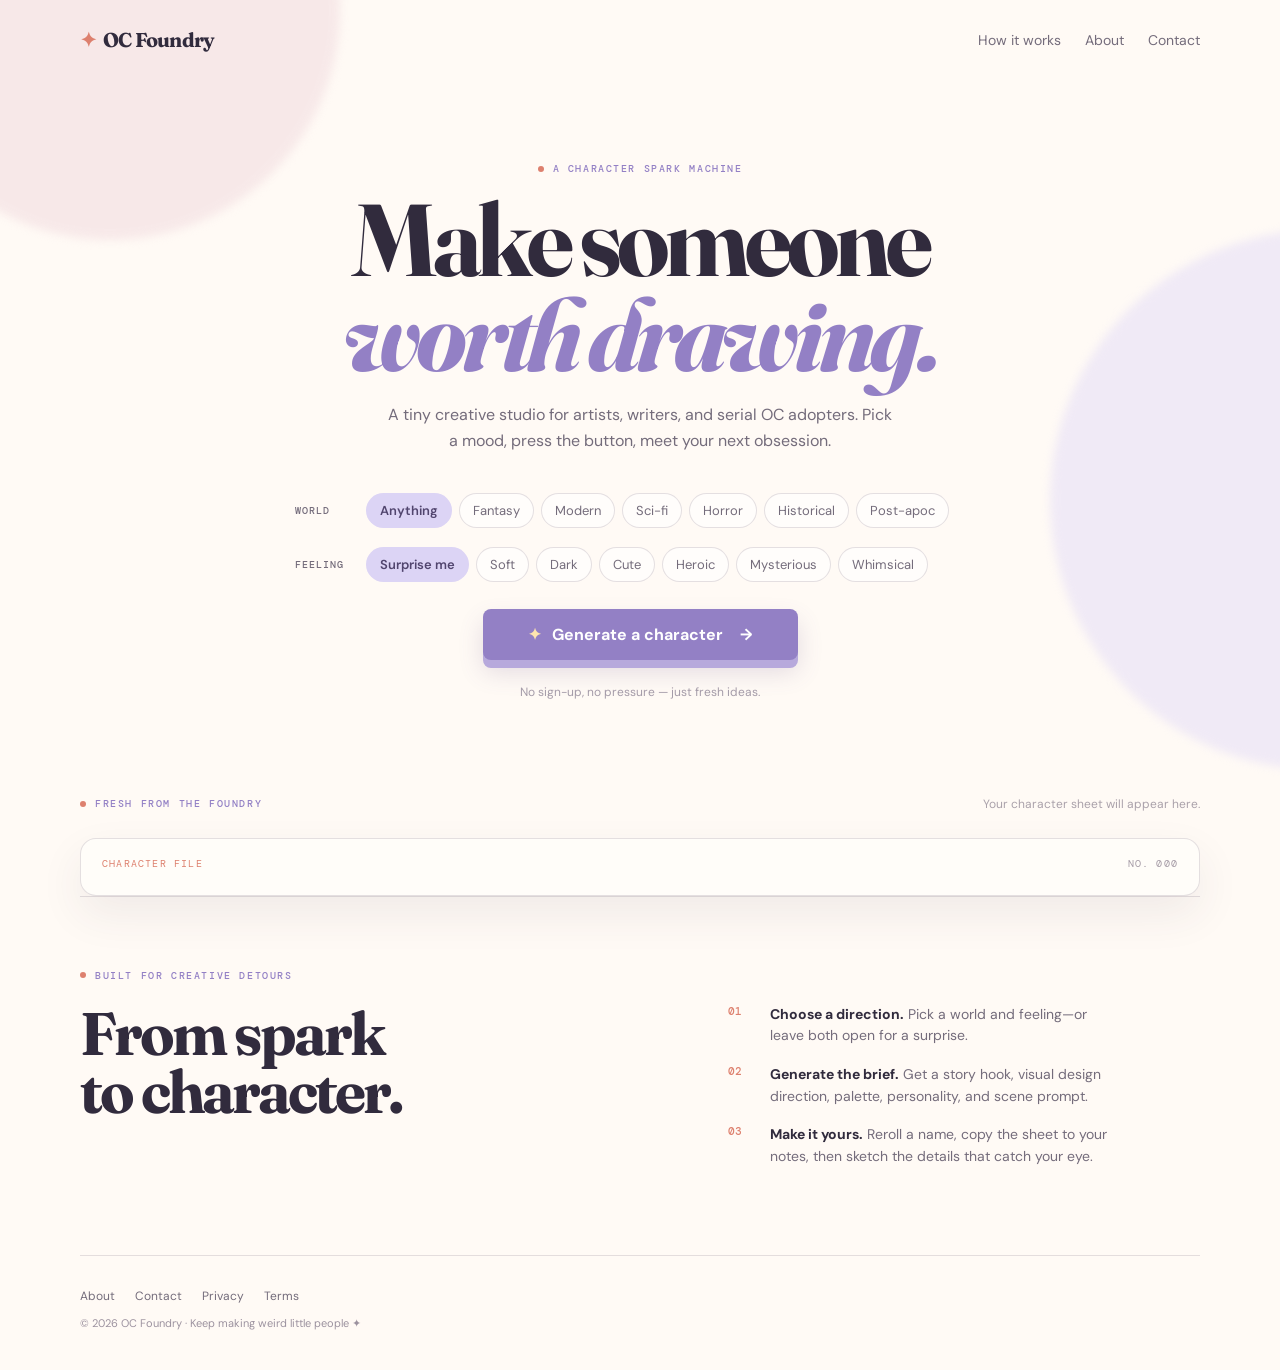
==== index.html @ b167d900 "Update index.html" ====
<!doctype html>
<html lang="en">
  <head>
    <meta charset="UTF-8" />
    <meta name="viewport" content="width=device-width, initial-scale=1.0" />
    <meta name="description" content="OC Foundry is a gentle character idea generator for artists, writers, and worldbuilders." />
    <meta name="google-site-verification" content="KdOLSbOGM91NEBOXFSXypKhmhuomz49XSHBC8FppV9k" />
    <title>OC Foundry - Free Character Generator for Artists & Writers | OC Ideas</title>
    <link rel="preconnect" href="https://fonts.googleapis.com" />
    <link rel="preconnect" href="https://fonts.gstatic.com" crossorigin />
    <link href="https://fonts.googleapis.com/css2?family=DM+Mono:wght@400;500&family=DM+Sans:opsz,wght@9..40,400;9..40,500;9..40,600;9..40,700&family=Fraunces:opsz,wght@9..144,600;9..144,700&display=swap" rel="stylesheet" />
    <link rel="stylesheet" href="styles.css?v=2" />
  </head>
  <body>
    <div class="page-glow glow-one"></div><div class="page-glow glow-two"></div>
    <main>
      <nav class="nav wrap" aria-label="Main navigation">
  <a class="brand" href="#top" aria-label="OC Foundry home"><span class="brand-mark">✦</span> OC Foundry</a>
  <div class="nav-links">
    <a class="nav-link" href="#how-it-works">How it works</a>
    <a class="nav-link" href="about.html">About</a>
    <a class="nav-link" href="contact.html">Contact</a>
  </div>
</nav>

      <section class="hero wrap" id="top">
        <p class="eyebrow"><span></span> A character spark machine</p>
        <h1>Make someone<br /><em>worth drawing.</em></h1>
        <p class="intro">A tiny creative studio for artists, writers, and serial OC adopters. Pick a mood, press the button, meet your next obsession.</p>

        <div class="controls" aria-label="Character generator filters">
          <div class="filter-group">
            <span class="filter-label">World</span>
            <div class="filter-pills" id="world-filters">
              <button class="filter active" data-world="any" type="button">Anything</button>
              <button class="filter" data-world="fantasy" type="button">Fantasy</button>
              <button class="filter" data-world="modern" type="button">Modern</button>
              <button class="filter" data-world="scifi" type="button">Sci-fi</button>
              <button class="filter" data-world="horror" type="button">Horror</button>
              <button class="filter" data-world="historical" type="button">Historical</button>
              <button class="filter" data-world="postapoc" type="button">Post-apoc</button>
            </div>
          </div>
          <div class="filter-group">
            <span class="filter-label">Feeling</span>
            <div class="filter-pills" id="mood-filters">
              <button class="filter active" data-mood="any" type="button">Surprise me</button>
              <button class="filter" data-mood="soft" type="button">Soft</button>
              <button class="filter" data-mood="dark" type="button">Dark</button>
              <button class="filter" data-mood="cute" type="button">Cute</button>
              <button class="filter" data-mood="heroic" type="button">Heroic</button>
              <button class="filter" data-mood="mysterious" type="button">Mysterious</button>
              <button class="filter" data-mood="whimsical" type="button">Whimsical</button>
            </div>
          </div>
          <button class="generate-button" id="generate" type="button"><span class="spark">✦</span> Generate a character <span class="arrow">→</span></button>
        </div>
        <p class="tiny-note">No sign-up, no pressure — just fresh ideas.</p>
      </section>

      <section class="sheet-section wrap" id="generator" aria-live="polite">
        <div class="section-heading">
          <p class="eyebrow"><span></span> Fresh from the foundry</p>
          <p class="hint">Your character sheet will appear here.</p>
        </div>
        <article class="character-sheet empty" id="character-sheet">
          <div class="sheet-topline"><span class="sheet-tag">CHARACTER FILE</span><span class="sheet-number" id="sheet-number">NO. 000</span></div>
          <div class="empty-state" id="empty-state"></div>
          <div class="result-content" id="result-content" hidden>
            <aside class="portrait-panel" id="portrait-panel">
              <span class="portrait-label">VISUAL VIBE</span>
              <p class="visual-vibe-copy" id="visual-vibe"></p>
              <div class="palette" id="palette" aria-label="Color palette"></div>
            </aside>
            <div class="details-panel">
              <div class="identity"><span class="file-inline">Character file</span><h2 id="character-name"></h2><button class="name-reroll" id="name-reroll" type="button" title="Generate a new name">↻ New name</button><p class="result-kicker" id="archetype"></p><p class="age" id="age"></p></div>
              <p class="hook" id="hook"></p>
              <div class="detail-grid">
                <section><h3>Personality</h3><p id="personality"></p></section>
                <section><h3>Signature detail</h3><p id="strength"></p></section>
                <section><h3>Inner tension</h3><p id="fear"></p></section>
                <section><h3>Scene prompt</h3><p id="world-hook"></p></section>
              </div>
              <div class="sheet-actions"><a class="download-button" id="download" href="checkout.html">Download character sheet <span>₹60</span></a><button class="small-generate" id="regenerate" type="button">Generate another <span>→</span></button></div>
                          <section class="unlock-tease" id="unlock-tease" hidden>
              <div class="tease-header">
                <p class="eyebrow"><span></span> Unlock the full character bible</p>
                <span class="tease-price">₹60</span>
              </div>
              <h3 class="tease-title">More of <em id="tease-name">them</em>, beautifully written.</h3>
              <p class="tease-sub">A 3-page character bible PDF · downloaded instantly or emailed to you</p>

              <div class="tease-grid">
                <div class="tease-card">
                  <span class="tease-icon">📖</span>
                  <h4>Full backstory</h4>
                  <p>Where they came from, what shaped them, what they're hiding.</p>
                </div>
                <div class="tease-card">
                  <span class="tease-icon">👗</span>
                  <h4>Wardrobe breakdown</h4>
                  <p>Three complete outfits: everyday, formal, and action-ready.</p>
                </div>
                <div class="tease-card">
                  <span class="tease-icon">🎭</span>
                  <h4>Voice &amp; dialogue</h4>
                  <p>How they speak, plus three signature lines you can use.</p>
                </div>
                <div class="tease-card">
                  <span class="tease-icon">💫</span>
                  <h4>Relationship web</h4>
                  <p>Three key people in their life: friend, rival, and one more.</p>
                </div>
                <div class="tease-card">
                  <span class="tease-icon">🎨</span>
                  <h4>5 drawing prompts</h4>
                  <p>Specific scene ideas to sketch or write them into.</p>
                </div>
                <div class="tease-card">
                  <span class="tease-icon">🔮</span>
                  <h4>Symbol &amp; motifs</h4>
                  <p>Their personal sigil, recurring imagery, and quick quiz answers.</p>
                </div>
              </div>

              <a class="tease-cta" href="checkout.html">Get the full character bible <span>₹60 →</span></a>
              <p class="tease-note">Instant download · optional email delivery · no sign-up</p>
            </section>
            </div>
          </div>
        </article>
      </section>

      <section class="how wrap" id="how-it-works">
        <p class="eyebrow"><span></span> Built for creative detours</p>
        <div class="how-grid"><h2>From spark<br />to character.</h2><div class="how-copy how-steps"><div><span>01</span><p><strong>Choose a direction.</strong> Pick a world and feeling—or leave both open for a surprise.</p></div><div><span>02</span><p><strong>Generate the brief.</strong> Get a story hook, visual design direction, palette, personality, and scene prompt.</p></div><div><span>03</span><p><strong>Make it yours.</strong> Reroll a name, copy the sheet to your notes, then sketch the details that catch your eye.</p></div></div></div>
      </section>
    </main>
    <footer class="footer wrap">
  <div class="footer-links">
    <a href="about.html">About</a>
    <a href="contact.html">Contact</a>
    <a href="privacy.html">Privacy</a>
    <a href="terms.html">Terms</a>
  </div>
  <span>© 2026 OC Foundry · Keep making weird little people ✦</span>
</footer>
    <script src="script.js"></script>
  </body>
</html>
---- styles.css ----
:root { --ink:#312b3d; --muted:#746c7b; --paper:#fffaf5; --cream:#f9efe6; --lilac:#dcd4f5; --lavender:#9380c5; --peach:#f4c9b5; --coral:#dd806e; --sage:#b9d2bf; --line:rgba(63,48,73,.14); }
* { box-sizing:border-box; } html { scroll-behavior:smooth; } body { margin:0; color:var(--ink); background:var(--paper); font-family:"DM Sans",sans-serif; overflow-x:hidden; } button { font:inherit; } .wrap { width:min(1120px, calc(100% - 48px)); margin-inline:auto; } .page-glow { position:absolute; z-index:-1; border-radius:50%; filter:blur(5px); opacity:.55; } .glow-one { width:460px; height:460px; top:-220px; left:-120px; background:#f1dbdf; }.glow-two { width:540px; height:540px; top:230px; right:-310px; background:#e4ddf7; }
.nav { display:flex; align-items:center; justify-content:space-between; padding:27px 0; } .brand { text-decoration:none; color:var(--ink); font-family:Fraunces,serif; font-size:20px; font-weight:700; letter-spacing:-.7px; } .brand-mark { color:var(--coral); font-family:"DM Sans",sans-serif; margin-right:3px; }.nav-link { color:var(--muted); font-size:14px; text-decoration:none; }.nav-link span { color:var(--coral); padding-left:4px; }
.hero { padding:82px 0 96px; text-align:center; }.eyebrow { display:flex; align-items:center; justify-content:center; gap:9px; margin:0; color:var(--lavender); text-transform:uppercase; letter-spacing:1.6px; font:500 10px "DM Mono",monospace; }.eyebrow span { width:6px; height:6px; background:var(--coral); border-radius:50%; }.hero h1 { margin:17px 0 20px; font:700 clamp(54px,8.5vw,102px)/.93 Fraunces,serif; letter-spacing:-5px; }.hero h1 em { color:var(--lavender); font-style:italic; }.intro { max-width:510px; margin:0 auto; color:var(--muted); font-size:16px; line-height:1.65; }.controls { display:grid; max-width:690px; margin:38px auto 0; gap:19px; text-align:left; }.filter-group { display:flex; align-items:center; gap:17px; }.filter-label { flex:0 0 54px; font:500 10px "DM Mono",monospace; color:var(--muted); text-transform:uppercase; letter-spacing:1px; }.filter-pills { display:flex; flex-wrap:wrap; gap:7px; }.filter { border:1px solid var(--line); border-radius:999px; padding:8px 13px; background:rgba(255,255,255,.55); color:var(--muted); cursor:pointer; font-size:13px; transition:.2s ease; }.filter:hover { border-color:var(--lavender); }.filter.active { background:var(--lilac); border-color:transparent; color:#51456e; font-weight:600; }.generate-button { justify-self:center; min-width:315px; margin-top:8px; padding:15px 20px; border:0; border-radius:8px; box-shadow:0 8px 0 #b7a9dc, 0 12px 24px rgba(104,87,142,.19); background:var(--lavender); color:#fff; font-weight:700; cursor:pointer; transition:transform .2s,box-shadow .2s; }.generate-button:hover { transform:translateY(-2px); box-shadow:0 10px 0 #b7a9dc, 0 15px 27px rgba(104,87,142,.2); }.generate-button:active { transform:translateY(5px); box-shadow:0 3px 0 #b7a9dc; }.spark { color:#ffe5af; margin-right:7px; }.arrow { margin-left:13px; }.tiny-note { margin:24px 0 0; color:#a49ba8; font-size:12px; }
.sheet-section { padding-bottom:112px; }.section-heading { display:flex; justify-content:space-between; align-items:center; margin-bottom:15px; }.section-heading .eyebrow { justify-content:flex-start; }.hint { color:#aaa1aa; font-size:12px; margin:0; }.character-sheet { position:relative; overflow:hidden; min-height:382px; background:#fffdf9; border:1px solid var(--line); border-radius:16px; box-shadow:0 18px 44px rgba(67,45,76,.08); }.sheet-topline { position:absolute; inset:0 0 auto; z-index:3; display:flex; justify-content:space-between; padding:18px 21px; color:#a59ba6; font:10px "DM Mono",monospace; letter-spacing:1.2px; }.sheet-tag { color:var(--coral); }.empty-state { display:grid; place-content:center; height:382px; text-align:center; color:#968d9b; font:17px/1.5 Fraunces,serif; }.empty-state p { margin:8px 0 0; }.empty-star { color:var(--peach); font-size:33px; }.result-content { display:grid; grid-template-columns:34% 66%; min-height:438px; }.portrait-panel { position:relative; display:flex; flex-direction:column; justify-content:flex-end; padding:52px 30px 28px; overflow:hidden; color:#fff; background:#b9aecf; }.portrait-panel::after { content:""; position:absolute; inset:0; background:linear-gradient(180deg,transparent 42%,rgba(49,43,61,.27)); pointer-events:none; }.portrait-label,.portrait-panel p,.palette { z-index:1; }.portrait-label { position:absolute; top:52px; left:30px; color:rgba(255,255,255,.8); font:10px "DM Mono",monospace; letter-spacing:1.2px; }.portrait-panel p { max-width:210px; margin:0 0 14px; font:600 15px/1.3 Fraunces,serif; }.portrait-art { position:absolute; inset:0; overflow:hidden; }.halo { position:absolute; top:73px; left:50%; width:195px; aspect-ratio:1; border:1px solid rgba(255,255,255,.52); border-radius:50%; transform:translateX(-50%); }.head { position:absolute; z-index:2; width:102px; height:132px; left:50%; bottom:102px; border-radius:47% 47% 42% 42%; background:#f7d4c1; transform:translateX(-50%); }.head i { position:absolute; top:-19px; left:-8px; width:119px; height:75px; background:#594c64; border-radius:68% 45% 40% 25%; }.head b { position:absolute; top:66px; left:28px; width:8px; height:8px; border-radius:50%; background:#5c4c5d; box-shadow:39px 0 #5c4c5d; }.neck { position:absolute; z-index:1; left:50%; bottom:81px; width:35px; height:45px; background:#f1c6af; transform:translateX(-50%); }.shoulders { position:absolute; z-index:2; left:50%; bottom:-30px; width:260px; height:142px; border-radius:50% 50% 0 0; background:#796796; transform:translateX(-50%); }.art-star { position:absolute; color:#fff4c8; font-size:22px; }.s1 { top:105px; right:37px; }.s2 { top:190px; left:34px; font-size:28px; }.palette { display:flex; gap:5px; }.palette span { width:21px; height:21px; border:2px solid rgba(255,255,255,.76); border-radius:50%; }.details-panel { padding:57px 38px 26px; }.identity { display:flex; align-items:baseline; gap:11px; }.result-kicker { margin:0; color:var(--coral); font:10px "DM Mono",monospace; letter-spacing:1px; text-transform:uppercase; }.identity h2 { margin:7px 0 0; font:700 clamp(33px,4vw,50px)/1 Fraunces,serif; letter-spacing:-2.2px; }.age { margin:0 0 0 auto; color:#948a98; font-size:13px; }.hook { max-width:520px; margin:21px 0 24px; color:#594f61; font:600 19px/1.36 Fraunces,serif; }.hook::before,.hook::after { color:var(--peach); }.hook::before { content:"“"; }.hook::after { content:"”"; }.detail-grid { display:grid; grid-template-columns:1fr 1fr; gap:18px 34px; padding-top:20px; border-top:1px solid var(--line); }.detail-grid section h3 { margin:0 0 5px; color:var(--lavender); text-transform:uppercase; font:10px "DM Mono",monospace; letter-spacing:1px; }.detail-grid section p { margin:0; color:var(--muted); font-size:13px; line-height:1.45; }.sheet-actions { display:flex; justify-content:space-between; align-items:center; margin-top:24px; }.text-button { border:0; padding:0; background:none; color:var(--coral); cursor:pointer; font-size:12px; text-decoration:underline; text-underline-offset:3px; }.small-generate { border:1px solid var(--line); border-radius:7px; padding:9px 11px; background:var(--cream); color:#5f5269; cursor:pointer; font-size:12px; font-weight:600; }.small-generate span { color:var(--coral); margin-left:7px; }
.how { padding:72px 0 87px; border-top:1px solid var(--line); }.how .eyebrow { justify-content:flex-start; }.how-grid { display:grid; grid-template-columns:1.1fr .9fr; gap:70px; padding-top:22px; }.how h2 { margin:0; font:700 clamp(35px,5vw,60px)/.97 Fraunces,serif; letter-spacing:-3px; }.how-copy { max-width:380px; color:var(--muted); font-size:15px; line-height:1.7; }.how-copy p { margin:0; }.how-copy .made-with { margin-top:26px; color:var(--ink); font:500 12px "DM Mono",monospace; }.made-with span { color:var(--coral); }.footer { display:flex; justify-content:space-between; padding:21px 0 28px; color:#9c929f; border-top:1px solid var(--line); font-size:11px; }
@media (max-width:720px) { .wrap { width:min(100% - 32px,1120px); }.nav { padding-top:20px; }.hero { padding:65px 0 72px; }.hero h1 { letter-spacing:-3px; }.filter-group { align-items:flex-start; flex-direction:column; gap:8px; }.generate-button { width:100%; min-width:0; }.section-heading .hint { display:none; }.result-content { grid-template-columns:1fr; }.portrait-panel { min-height:286px; }.details-panel { padding:50px 22px 22px; }.identity { display:block; }.identity h2 { margin-top:8px; }.age { margin:7px 0 0; }.hook { font-size:18px; }.detail-grid { gap:16px; }.sheet-actions { gap:15px; }.how { padding:55px 0; }.how-grid { grid-template-columns:1fr; gap:25px; }.footer { flex-direction:column; gap:7px; }.empty-state { height:330px; } }
/* Keep the content visually connected to the character-file label. */
.portrait-label { top:38px; }
.halo { top:59px; }
.s1 { top:91px; }
.s2 { top:176px; }
.details-panel { padding-top:40px; }
/* The visual-vibe panel is copy-first; its palette remains the visual cue. */
.portrait-art { display:none; }
/* Before the first generation, keep the character-file card as a compact header. */
.character-sheet.empty { min-height:58px; }
.character-sheet.empty .empty-state { display:none; }
/* Do not reserve result-card space before the first character exists. */
#generator:has(.character-sheet.empty) { padding-bottom:0; }
/* In a populated sheet, use the top row for content instead of empty breathing room. */
.character-sheet:not(.empty) .details-panel { padding-top:21px; }
.character-sheet:not(.empty) .portrait-label { top:21px; }
.character-sheet:not(.empty) .sheet-number { display:none; }
/* Align a generated character's identity with the file label—no blank row. */
.character-sheet:not(.empty) .details-panel { padding-top:10px; }
.identity h2 { margin-top:0; }
/* Keep the populated file label and name together, rather than in separate columns. */
.character-sheet:not(.empty) .sheet-topline { display:none; }
.file-inline { color:var(--coral); font:10px "DM Mono",monospace; letter-spacing:1.1px; text-transform:uppercase; white-space:nowrap; }
.character-sheet:not(.empty) .identity { gap:10px; }
@media (max-width:720px) { .character-sheet:not(.empty) .identity { display:flex; flex-wrap:wrap; align-items:baseline; } }
/* Generated results should end cleanly, without a blank section beneath the sheet. */
.sheet-section { padding-bottom:0; }
/* The placeholder must not keep its fixed height after a result is revealed. */
.empty-state[hidden] { display:none; }
/* Generated concept sketch: deliberately loose and kept above the written visual brief. */
.portrait-art.rough-sketch { display:block; inset:38px 24px auto; height:188px; border:1px solid rgba(255,255,255,.42); border-radius:4px; background:rgba(255,255,255,.08); overflow:hidden; }
.rough-sketch .sketch-note { position:absolute; top:9px; left:10px; color:rgba(255,255,255,.8); font:9px "DM Mono",monospace; letter-spacing:.8px; }
.rough-sketch .halo { top:24px; width:126px; border-style:dashed; opacity:.65; }
.rough-sketch .head { bottom:24px; width:76px; height:97px; filter:drop-shadow(3px 3px 0 rgba(49,43,61,.18)); }
.rough-sketch .head i { width:91px; height:57px; }
.rough-sketch .head b { top:52px; left:21px; transform:scale(.75); transform-origin:left; }
.rough-sketch .neck { bottom:8px; }
.rough-sketch .shoulders { bottom:-65px; width:215px; height:130px; background:rgba(49,43,61,.7); }
.rough-sketch .s1 { top:35px; right:19px; }.rough-sketch .s2 { top:90px; left:22px; }
.sketch-stroke { position:absolute; height:1px; background:rgba(255,255,255,.6); transform:rotate(-28deg); }.sketch-stroke.one { width:66px; right:-11px; top:110px; }.sketch-stroke.two { width:47px; left:-8px; top:141px; transform:rotate(34deg); }
.rough-sketch.horror .head i { background:#302638; border-radius:65% 52% 18% 35%; }.rough-sketch.horror .shoulders { background:#24212f; }.rough-sketch.historical .head i { background:#7e5849; border-radius:48% 52% 22% 22%; }.rough-sketch.historical .shoulders { background:#495467; }.rough-sketch.postapoc .head i { background:#5a4f46; border-radius:65% 25% 40% 25%; }.rough-sketch.postapoc .shoulders { background:#5f6557; }.rough-sketch.scifi .head i { background:#44576a; }.rough-sketch.scifi .shoulders { background:#566987; }.rough-sketch.fantasy .head i { background:#574762; }.rough-sketch.fantasy .shoulders { background:#62705e; }
.name-reroll { border:0; padding:4px 6px; border-radius:4px; background:var(--cream); color:var(--coral); cursor:pointer; font:10px "DM Mono",monospace; white-space:nowrap; }.name-reroll:hover { background:var(--peach); color:var(--ink); }
.how-steps { display:grid; gap:17px; }.how-steps div { display:grid; grid-template-columns:31px 1fr; gap:11px; }.how-steps span { color:var(--coral); font:500 11px "DM Mono",monospace; }.how-steps p { font-size:14px; line-height:1.55; }.how-steps strong { color:var(--ink); }
@media (max-width:720px) { .portrait-art.rough-sketch { height:170px; }.portrait-panel { padding-top:218px; }.portrait-panel p { max-width:none; }.name-reroll { order:4; }.how-steps { gap:14px; } }
.portrait-panel { justify-content:flex-start; padding-top:242px; }
/* The visual brief is intentionally copy-first, using the full panel. */
.portrait-panel { justify-content:flex-start; padding-top:56px; }
.portrait-panel .portrait-label { top:23px; }
.portrait-panel .visual-vibe-copy { flex:1; max-width:none; margin:25px 0 16px; font-size:16px; line-height:1.36; }
/* Do not render character-only controls or layout until generation begins. */
.result-content[hidden] { display:none; }
.section-heading { margin-bottom:26px; }
.download-button { display:inline-flex; align-items:center; gap:8px; border:0; border-radius:7px; padding:10px 12px; background:var(--lavender); color:#fff; cursor:pointer; font-size:12px; font-weight:700; text-decoration:none; }.download-button span { padding:2px 5px; border-radius:3px; background:rgba(255,255,255,.18); color:#fff0c9; font:10px "DM Mono",monospace; }
.checkout-page { min-height:100vh; background:linear-gradient(120deg,#fffaf5 15%,#f3eefc 100%); }.checkout-wrap { width:min(1020px,calc(100% - 48px)); margin:auto; padding:32px 0 60px; }.checkout-brand { display:inline-block; }.checkout-grid { display:grid; grid-template-columns:1fr 1fr; gap:78px; align-items:center; min-height:calc(100vh - 120px); }.checkout-intro .eyebrow { justify-content:flex-start; }.checkout-intro h1 { margin:18px 0; font:700 clamp(48px,6vw,76px)/.95 Fraunces,serif; letter-spacing:-3.7px; }.checkout-intro h1 em { color:var(--lavender); }.checkout-intro > p { max-width:390px; color:var(--muted); line-height:1.65; }.back-link { display:inline-block; margin-top:22px; color:var(--coral); font-size:13px; text-underline-offset:3px; }.checkout-card { padding:24px; border:1px solid var(--line); border-radius:16px; background:#fffdf9; box-shadow:0 18px 48px rgba(67,45,76,.1); }.checkout-top,.checkout-summary { display:flex; justify-content:space-between; align-items:center; color:var(--muted); font:10px "DM Mono",monospace; letter-spacing:1px; }.price { color:var(--coral); font-size:18px; font-family:Fraunces,serif; letter-spacing:0; }.mini-sheet { margin:20px 0; padding:22px; border-radius:10px; background:linear-gradient(135deg,var(--sheet-accent,#e8b7b5),#eee8fb); }.mini-label { margin:0; color:#665570; font:10px "DM Mono",monospace; letter-spacing:1px; }.mini-sheet h2 { margin:9px 0 3px; font:700 36px/1 Fraunces,serif; letter-spacing:-1.5px; }.mini-sheet > p:not(.mini-label):not(.mini-hook) { margin:0; color:#685c6c; font:10px "DM Mono",monospace; text-transform:uppercase; }.mini-hook { margin:18px 0 0; color:#51495d; font:600 15px/1.42 Fraunces,serif; }.checkout-summary { padding:18px 0; border-top:1px solid var(--line); font:13px "DM Sans",sans-serif; letter-spacing:0; }.checkout-summary strong { color:var(--ink); }.pay-button { width:100%; padding:14px; border:0; border-radius:8px; background:var(--lavender); box-shadow:0 5px 0 #b7a9dc; color:#fff; cursor:pointer; font-weight:700; }.pay-button span { margin-left:12px; }.pay-button:disabled { cursor:not-allowed; opacity:.55; }.payment-note { margin:16px 0 0; color:#9a909d; text-align:center; font-size:11px; line-height:1.45; }
@media (max-width:720px) { .checkout-wrap { width:min(100% - 32px,1020px); }.checkout-grid { grid-template-columns:1fr; gap:38px; padding:54px 0; }.checkout-intro h1 { letter-spacing:-2.6px; }.mini-sheet h2 { font-size:31px; } }
/* ============================================
   UNLOCK TEASE SECTION
   ============================================ */

.unlock-tease {
  position: relative;
  margin: 32px 22px 22px;
  padding: 32px 30px 30px;
  border-radius: 16px;
  background: linear-gradient(135deg, #fdf6ef 0%, #f4ecfb 50%, #fce9e6 100%);
  border: 1px solid var(--line);
  overflow: hidden;
}

.unlock-tease::before {
  content: "";
  position: absolute;
  top: 0; left: 0; right: 0;
  height: 3px;
  background: linear-gradient(90deg, var(--coral), var(--lavender), var(--peach));
}

.tease-header {
  display: flex;
  justify-content: space-between;
  align-items: center;
  margin-bottom: 14px;
}

.tease-header .eyebrow {
  justify-content: flex-start;
  margin: 0;
}

.tease-price {
  color: var(--coral);
  font: 700 20px Fraunces, serif;
  letter-spacing: -0.5px;
}

.tease-title {
  margin: 0 0 8px;
  font: 700 clamp(26px, 3.2vw, 34px)/1.05 Fraunces, serif;
  letter-spacing: -1.2px;
  color: var(--ink);
}

.tease-title em {
  color: var(--lavender);
  font-style: italic;
}

.tease-sub {
  margin: 0 0 26px;
  color: var(--muted);
  font-size: 14px;
  line-height: 1.5;
}

.tease-grid {
  display: grid;
  grid-template-columns: repeat(3, 1fr);
  gap: 12px;
  margin-bottom: 26px;
}

.tease-card {
  position: relative;
  padding: 18px 16px;
  border-radius: 12px;
  background: rgba(255, 255, 255, 0.65);
  border: 1px solid rgba(147, 128, 197, 0.15);
  backdrop-filter: blur(2px);
  transition: transform 0.2s ease, box-shadow 0.2s ease;
}

.tease-card:hover {
  transform: translateY(-2px);
  box-shadow: 0 8px 20px rgba(147, 128, 197, 0.12);
  border-color: rgba(147, 128, 197, 0.35);
}

.tease-card::after {
  content: "🔒";
  position: absolute;
  top: 12px;
  right: 12px;
  font-size: 11px;
  opacity: 0.4;
}

.tease-icon {
  display: block;
  font-size: 22px;
  margin-bottom: 8px;
}

.tease-card h4 {
  margin: 0 0 6px;
  font: 700 14px Fraunces, serif;
  color: var(--ink);
  letter-spacing: -0.3px;
}

.tease-card p {
  margin: 0;
  color: var(--muted);
  font-size: 12px;
  line-height: 1.4;
}

.tease-cta {
  display: inline-flex;
  align-items: center;
  gap: 12px;
  padding: 14px 22px;
  border-radius: 10px;
  background: var(--lavender);
  box-shadow: 0 6px 0 #b7a9dc, 0 10px 20px rgba(104, 87, 142, 0.18);
  color: #fff;
  text-decoration: none;
  font-weight: 700;
  font-size: 14px;
  transition: transform 0.2s ease, box-shadow 0.2s ease;
}

.tease-cta:hover {
  transform: translateY(-1px);
  box-shadow: 0 7px 0 #b7a9dc, 0 12px 22px rgba(104, 87, 142, 0.22);
}

.tease-cta span {
  padding: 3px 8px;
  border-radius: 5px;
  background: rgba(255, 255, 255, 0.2);
  font: 700 12px "DM Mono", monospace;
  letter-spacing: 0.5px;
}

.tease-note {
  margin: 14px 0 0;
  color: #a49ba8;
  font-size: 11px;
  letter-spacing: 0.3px;
}

@media (max-width: 720px) {
  .unlock-tease {
    margin: 24px 16px 16px;
    padding: 24px 20px;
  }
  .tease-grid {
    grid-template-columns: 1fr;
    gap: 10px;
  }
  .tease-header {
    flex-direction: column;
    align-items: flex-start;
    gap: 8px;
  }
}
/* ============================================
   BIBLE / SUCCESS PAGE
   ============================================ */

.bible-page {
  min-height: 100vh;
  background: linear-gradient(120deg, #fffaf5 0%, #f3eefc 50%, #fce9e6 100%);
}

.bible-wrap {
  width: min(880px, calc(100% - 48px));
  margin: 0 auto;
  padding: 32px 0 80px;
}

.bible-brand {
  display: inline-block;
  margin-bottom: 40px;
}

.bible-header {
  text-align: center;
  margin-bottom: 48px;
}

.bible-header .eyebrow {
  justify-content: center;
}

.bible-header h1 {
  margin: 20px 0 12px;
  font: 700 clamp(40px, 5.5vw, 62px)/0.95 Fraunces, serif;
  letter-spacing: -2.5px;
  color: var(--ink);
}

.bible-header h1 em {
  color: var(--lavender);
  font-style: italic;
}

.bible-sub {
  margin: 0 auto 28px;
  max-width: 460px;
  color: var(--muted);
  font-size: 15px;
  line-height: 1.6;
}

.bible-actions {
  display: flex;
  justify-content: center;
  gap: 12px;
  flex-wrap: wrap;
  margin-bottom: 16px;
}

.bible-actions .pay-button {
  width: auto;
  padding: 14px 28px;
}

.ghost-button {
  padding: 14px 24px;
  border: 1px solid var(--lavender);
  border-radius: 8px;
  background: transparent;
  color: var(--lavender);
  font-weight: 600;
  cursor: pointer;
  transition: all 0.2s ease;
}

.ghost-button:hover {
  background: var(--lavender);
  color: #fff;
}

.email-form {
  display: flex;
  justify-content: center;
  gap: 8px;
  max-width: 400px;
  margin: 16px auto 0;
  flex-wrap: wrap;
}

.email-form input {
  flex: 1;
  min-width: 200px;
  padding: 12px 14px;
  border: 1px solid var(--line);
  border-radius: 8px;
  background: #fff;
  font: 14px "DM Sans", sans-serif;
}

.email-form input:focus {
  outline: none;
  border-color: var(--lavender);
}

.email-form button {
  padding: 12px 22px;
  border: 0;
  border-radius: 8px;
  background: var(--lavender);
  color: #fff;
  font-weight: 600;
  cursor: pointer;
}

.email-status {
  width: 100%;
  margin: 8px 0 0;
  text-align: center;
  font-size: 13px;
  color: var(--muted);
}

/* ============================================
   BIBLE CONTENT
   ============================================ */

.bible-content {
  display: flex;
  flex-direction: column;
  gap: 24px;
}

.bible-section {
  padding: 32px 30px;
  border-radius: 14px;
  background: #fffdf9;
  border: 1px solid var(--line);
  box-shadow: 0 6px 20px rgba(67, 45, 76, 0.04);
}

.bible-section h3 {
  margin: 0 0 16px;
  font: 700 22px Fraunces, serif;
  letter-spacing: -0.8px;
  color: var(--lavender);
}

.bible-section h4 {
  margin: 0 0 6px;
  font: 700 13px "DM Mono", monospace;
  letter-spacing: 1px;
  text-transform: uppercase;
  color: var(--lavender);
}

.bible-section h5 {
  margin: 0 0 4px;
  font: 500 10px "DM Mono", monospace;
  letter-spacing: 1.2px;
  text-transform: uppercase;
  color: var(--coral);
}

.bible-section p {
  margin: 0;
  color: var(--ink);
  font-size: 15px;
  line-height: 1.65;
}

/* COVER SECTION */
.bible-cover {
  text-align: center;
  padding: 56px 30px;
  border-width: 2px;
}

.bible-label {
  margin: 0 0 12px;
  font: 500 10px "DM Mono", monospace;
  letter-spacing: 2px;
  color: var(--coral);
  text-transform: uppercase;
}

.bible-cover h2 {
  margin: 0 0 8px;
  font: 700 clamp(44px, 6vw, 68px)/0.95 Fraunces, serif;
  letter-spacing: -3px;
  color: var(--ink);
}

.cover-meta {
  color: var(--muted);
  font-size: 14px;
  letter-spacing: 0.5px;
  margin-bottom: 24px !important;
}

.cover-hook {
  max-width: 520px;
  margin: 0 auto 28px !important;
  font: 600 18px/1.4 Fraunces, serif !important;
  color: #594f61;
  font-style: italic;
}

.cover-palette {
  display: flex;
  justify-content: center;
  gap: 10px;
}

.cover-palette span {
  width: 32px;
  height: 32px;
  border-radius: 50%;
  border: 3px solid #fff;
  box-shadow: 0 3px 8px rgba(0, 0, 0, 0.1);
}

/* PERSONALITY / DETAIL GRID */
.bible-grid {
  display: grid;
  grid-template-columns: 1fr 1fr;
  gap: 24px 32px;
}

.bible-grid > div {
  padding: 0;
  background: none;
  border: none;
  box-shadow: none;
}

/* BACKSTORY */
.section-body p {
  margin-bottom: 16px;
}

.section-body p:last-child {
  margin-bottom: 0;
}

/* VOICE */
.voice-pattern {
  margin-bottom: 18px !important;
  font-style: italic;
  color: var(--muted) !important;
}

.voice-lines {
  display: flex;
  flex-direction: column;
  gap: 10px;
}

.voice-lines blockquote {
  margin: 0;
  padding: 14px 18px;
  border-left: 3px solid var(--lavender);
  background: rgba(147, 128, 197, 0.06);
  border-radius: 0 8px 8px 0;
  font: 500 15px/1.5 Fraunces, serif;
  color: var(--ink);
  font-style: italic;
}

/* SYMBOL */
.symbol-main {
  margin-bottom: 20px !important;
  font-size: 16px !important;
}

.symbol-main strong {
  color: var(--coral);
  text-transform: uppercase;
  font: 500 11px "DM Mono", monospace;
  letter-spacing: 1px;
  display: block;
  margin-bottom: 4px;
}

.symbol-grid {
  display: grid;
  grid-template-columns: 1fr 1fr;
  gap: 20px 32px;
}

/* WARDROBE */
.wardrobe-grid {
  display: grid;
  gap: 20px;
}

.outfit p {
  color: var(--muted);
  font-size: 14px;
}

/* RELATIONSHIPS */
.relationships {
  display: grid;
  gap: 14px;
}

.rel-card {
  padding: 18px 20px;
  border-radius: 10px;
  background: rgba(147, 128, 197, 0.04);
  border: 1px solid rgba(147, 128, 197, 0.15);
}

.rel-role {
  margin: 0 0 4px !important;
  font: 500 10px "DM Mono", monospace !important;
  letter-spacing: 1px;
  text-transform: uppercase;
  color: var(--coral) !important;
}

.rel-name {
  margin: 0 0 8px !important;
  font: 700 18px Fraunces, serif !important;
  color: var(--ink) !important;
  letter-spacing: -0.5px;
}

.rel-note {
  color: var(--muted) !important;
  font-size: 14px !important;
}

/* DRAWING PROMPTS */
.drawing-prompts {
  margin: 0;
  padding-left: 0;
  list-style: none;
  counter-reset: prompt-counter;
}

.drawing-prompts li {
  counter-increment: prompt-counter;
  position: relative;
  padding: 12px 0 12px 40px;
  border-bottom: 1px solid var(--line);
  color: var(--ink);
  font-size: 15px;
  line-height: 1.5;
}

.drawing-prompts li:last-child {
  border-bottom: none;
}

.drawing-prompts li::before {
  content: counter(prompt-counter, decimal-leading-zero);
  position: absolute;
  left: 0;
  top: 12px;
  color: var(--coral);
  font: 500 12px "DM Mono", monospace;
  letter-spacing: 0.5px;
}

/* QUIZ */
.quiz-grid {
  display: grid;
  grid-template-columns: 1fr 1fr;
  gap: 20px 32px;
}

.quiz-grid p {
  color: var(--muted);
  font-size: 14px;
}

/* FOOTER */
.bible-footer {
  text-align: center;
  padding: 32px 20px 20px;
  color: var(--muted);
}

.bible-footer p {
  margin: 0 !important;
  color: var(--coral) !important;
  font: 700 14px Fraunces, serif !important;
}

.bible-footer-sub {
  margin-top: 6px !important;
  color: var(--muted) !important;
  font: 400 12px "DM Mono", monospace !important;
  letter-spacing: 0.5px;
}

/* EMPTY STATE */
.bible-empty {
  text-align: center;
  padding: 80px 20px;
  background: #fffdf9;
  border: 1px solid var(--line);
  border-radius: 14px;
}

/* RESPONSIVE */
@media (max-width: 720px) {
  .bible-wrap {
    width: min(100% - 32px, 880px);
    padding: 24px 0 60px;
  }
  .bible-section {
    padding: 24px 22px;
  }
  .bible-cover {
    padding: 40px 22px;
  }
  .bible-grid,
  .symbol-grid,
  .quiz-grid {
    grid-template-columns: 1fr;
    gap: 18px;
  }
  .bible-actions {
    flex-direction: column;
  }
  .bible-actions .pay-button,
  .ghost-button {
    width: 100%;
  }
}
/* ============================================
   WORLD THEMING WITH REAL IMAGES
   Uses uploaded artwork from /images/[world]/
   ============================================ */

/* Palette CSS variables (set by JS) with fallbacks */
:root {
  --char-color-1: #E9A5A2;
  --char-color-2: #F6D7AC;
  --char-color-3: #8DB9AA;
  --char-color-4: #5B617C;
}

/* ============================================
   UNIVERSAL BOLD PALETTE BAR
   Every section gets a palette color strip on left
   ============================================ */

.bible-content .bible-section {
  position: relative;
  overflow: hidden;
  padding-left: 50px;
}

.bible-content .bible-section::before {
  content: "";
  position: absolute;
  top: 0;
  bottom: 0;
  left: 0;
  width: 32px;
  background: linear-gradient(180deg,
    var(--char-color-1) 0%,
    var(--char-color-1) 25%,
    var(--char-color-2) 25%,
    var(--char-color-2) 50%,
    var(--char-color-3) 50%,
    var(--char-color-3) 75%,
    var(--char-color-4) 75%,
    var(--char-color-4) 100%
  );
  z-index: 1;
}

.bible-content .bible-section {
  counter-increment: bible-counter;
}

.bible-content {
  counter-reset: bible-counter;
}

.bible-content .bible-section:not(.bible-cover)::after {
  content: counter(bible-counter, decimal-leading-zero);
  position: absolute;
  top: 20px;
  left: 6px;
  width: 20px;
  color: #fff;
  font: 700 11px "DM Mono", monospace;
  letter-spacing: 1px;
  text-align: center;
  text-shadow: 0 1px 2px rgba(0,0,0,0.4);
  writing-mode: vertical-rl;
  transform: rotate(180deg);
  z-index: 2;
}

.bible-content h3 {
  color: var(--char-color-4) !important;
  font-size: 26px !important;
  padding-bottom: 12px;
  margin-bottom: 20px !important;
  border-bottom: 2px solid var(--char-color-2);
}

.bible-content h4,
.bible-content h5 {
  color: var(--char-color-4) !important;
}

.bible-content .rel-role,
.bible-content .drawing-prompts li::before,
.bible-content .symbol-main strong {
  color: var(--char-color-1) !important;
}

.bible-content .voice-lines blockquote {
  border-left: 4px solid var(--char-color-4) !important;
  background: linear-gradient(90deg,
    color-mix(in srgb, var(--char-color-1) 15%, transparent) 0%,
    transparent 100%
  ) !important;
  padding: 16px 22px !important;
}

.bible-content .rel-card {
  background: linear-gradient(135deg,
    color-mix(in srgb, var(--char-color-2) 25%, #fff) 0%,
    color-mix(in srgb, var(--char-color-3) 15%, #fff) 100%
  ) !important;
  border: 2px solid color-mix(in srgb, var(--char-color-1) 40%, transparent) !important;
  padding: 20px !important;
}

.bible-content .rel-name {
  color: var(--char-color-4) !important;
  font-size: 20px !important;
}

/* ============================================
   COVER — SHOWCASES HERO IMAGE
   ============================================ */

.bible-cover {
  padding: 0 !important;
  min-height: 500px;
  display: flex !important;
  flex-direction: column !important;
  justify-content: flex-end !important;
  align-items: stretch !important;
  text-align: center;
  background: none !important;
  position: relative;
  overflow: hidden;
}

.bible-cover::before {
  content: "";
  position: absolute;
  top: 0;
  left: 0;
  right: 0;
  bottom: 0;
  width: 100% !important;
  height: 100% !important;
  background-size: cover !important;
  background-position: center !important;
  z-index: 0;
  opacity: 0.85;
}

.bible-cover::after {
  content: "";
  position: absolute;
  bottom: 0;
  left: 0;
  right: 0;
  height: 70%;
  background: linear-gradient(180deg,
    transparent 0%,
    rgba(0,0,0,0.3) 50%,
    rgba(0,0,0,0.75) 100%
  );
  z-index: 1;
  display: block !important;
}

.bible-cover > * {
  position: relative;
  z-index: 2;
}

.bible-cover .bible-label,
.bible-cover h2,
.bible-cover .cover-meta,
.bible-cover .cover-hook,
.bible-cover .cover-palette {
  color: #fff !important;
  text-shadow: 0 2px 12px rgba(0,0,0,0.6);
}

.bible-cover h2 {
  font-size: clamp(50px, 7vw, 76px) !important;
}

.bible-cover .cover-meta,
.bible-cover .cover-hook {
  color: rgba(255,255,255,0.9) !important;
}

.bible-cover .bible-label {
  color: var(--char-color-2) !important;
}

.bible-cover .cover-palette {
  padding-bottom: 40px;
}

.bible-cover .cover-palette span {
  border: 3px solid rgba(255,255,255,0.9) !important;
  box-shadow: 0 4px 12px rgba(0,0,0,0.4);
}

/* ============================================
   DECORATIVE MOTIFS
   Scattered around each section using ::before/::after
   on wrappers, using the world's motif images
   ============================================ */

.bible-section .motif-decoration {
  position: absolute;
  opacity: 0.5;
  pointer-events: none;
  z-index: 0;
}

/* ============================================
   PER-WORLD IMAGE ASSIGNMENTS
   Cover uses hero, background uses background,
   motifs float around sections
   ============================================ */

/* FANTASY */
.world-fantasy {
  background:
    linear-gradient(rgba(253, 248, 240, 0.90), rgba(251, 232, 227, 0.90)),
    url('images/fantasy/background.png') !important;
  background-size: cover !important;
  background-attachment: fixed !important;
}
.world-fantasy .bible-cover::before {
  background-image: url('images/fantasy/hero.png') !important;
}
.world-fantasy .bible-section:nth-of-type(2)::before,
.world-fantasy .bible-section:nth-of-type(3)::before,
.world-fantasy .bible-section:nth-of-type(4)::before,
.world-fantasy .bible-section:nth-of-type(5)::before {
  /* preserve palette bar */
}

.world-fantasy .bible-section:nth-of-type(3n+2) {
  background:
    url('images/fantasy/motif-1.png') no-repeat top right / 90px auto,
    #fffdf9 !important;
}
.world-fantasy .bible-section:nth-of-type(3n+3) {
  background:
    url('images/fantasy/motif-2.png') no-repeat bottom right / 100px auto,
    #fffdf9 !important;
}
.world-fantasy .bible-section:nth-of-type(3n+4) {
  background:
    url('images/fantasy/motif-3.png') no-repeat top right / 80px auto,
    #fffdf9 !important;
}

.world-fantasy .bible-cover .bible-label,
.world-fantasy .bible-cover h2,
.world-fantasy .bible-cover .cover-meta,
.world-fantasy .bible-cover .cover-hook {
  text-shadow: 0 2px 15px rgba(80, 40, 100, 0.7);
}

/* MODERN */
.world-modern {
  background:
    linear-gradient(rgba(250, 250, 247, 0.92), rgba(250, 250, 247, 0.92)),
    url('images/modern/background.png') !important;
  background-size: cover !important;
  background-attachment: fixed !important;
}
.world-modern .bible-cover::before {
  background-image: url('images/modern/hero.png') !important;
}
.world-modern .bible-section:nth-of-type(3n+2) {
  background:
    url('images/modern/motif-1.png') no-repeat top right / 85px auto,
    #fff !important;
}
.world-modern .bible-section:nth-of-type(3n+3) {
  background:
    url('images/modern/motif-2.png') no-repeat bottom right / 95px auto,
    #fff !important;
}
.world-modern .bible-section:nth-of-type(3n+4) {
  background:
    url('images/modern/motif-3.png') no-repeat top right / 80px auto,
    #fff !important;
}

/* SCI-FI */
.world-scifi {
  background:
    linear-gradient(rgba(30, 40, 60, 0.85), rgba(50, 40, 70, 0.85)),
    url('images/scifi/background.png') !important;
  background-size: cover !important;
  background-attachment: fixed !important;
  color: #e8ecf3 !important;
}
.world-scifi .bible-header h1,
.world-scifi .bible-header h1 em,
.world-scifi .bible-brand,
.world-scifi .bible-header .eyebrow,
.world-scifi .bible-sub {
  color: #e8ecf3 !important;
}
.world-scifi .bible-header h1 em {
  color: var(--char-color-1) !important;
}
.world-scifi .bible-cover::before {
  background-image: url('images/scifi/hero.png') !important;
}
.world-scifi .bible-section {
  background: #fdfdfd !important;
  color: var(--ink) !important;
}
.world-scifi .bible-section:nth-of-type(3n+2) {
  background:
    url('images/scifi/motif-1.png') no-repeat top right / 90px auto,
    #fdfdfd !important;
}
.world-scifi .bible-section:nth-of-type(3n+3) {
  background:
    url('images/scifi/motif-2.png') no-repeat bottom right / 100px auto,
    #fdfdfd !important;
}
.world-scifi .bible-section:nth-of-type(3n+4) {
  background:
    url('images/scifi/motif-3.png') no-repeat top right / 85px auto,
    #fdfdfd !important;
}
.world-scifi .ghost-button {
  border-color: var(--char-color-1) !important;
  color: var(--char-color-1) !important;
}

/* HORROR */
.world-horror {
  background:
    linear-gradient(rgba(26, 21, 31, 0.90), rgba(31, 24, 38, 0.90)),
    url('images/horror/background.png') !important;
  background-size: cover !important;
  background-attachment: fixed !important;
  color: #e8dfe6 !important;
}
.world-horror .bible-header h1,
.world-horror .bible-header h1 em,
.world-horror .bible-brand,
.world-horror .bible-header .eyebrow,
.world-horror .bible-sub {
  color: #ede4e8 !important;
}
.world-horror .bible-header h1 em {
  color: var(--char-color-1) !important;
  text-shadow: 0 0 30px color-mix(in srgb, var(--char-color-1) 60%, transparent);
}
.world-horror .bible-cover::before {
  background-image: url('images/horror/hero.png') !important;
}
.world-horror .bible-section {
  background: #f4eef1 !important;
  color: #2a222f !important;
  box-shadow: 0 10px 40px rgba(0,0,0,0.4);
}
.world-horror .bible-section:nth-of-type(3n+2) {
  background:
    url('images/horror/motif-1.png') no-repeat top right / 100px auto,
    #f4eef1 !important;
}
.world-horror .bible-section:nth-of-type(3n+3) {
  background:
    url('images/horror/motif-2.png') no-repeat bottom right / 110px auto,
    #f4eef1 !important;
}
.world-horror .bible-section:nth-of-type(3n+4) {
  background:
    url('images/horror/motif-3.png') no-repeat top right / 95px auto,
    #f4eef1 !important;
}
.world-horror .ghost-button {
  border-color: var(--char-color-1) !important;
  color: var(--char-color-1) !important;
}
.world-horror .bible-footer p {
  color: var(--char-color-1) !important;
}
.world-horror .bible-footer p:last-child {
  color: #bbafb5 !important;
}

/* HISTORICAL */
.world-historical {
  background:
    linear-gradient(rgba(249, 242, 228, 0.88), rgba(238, 224, 197, 0.88)),
    url('images/historical/background.png') !important;
  background-size: cover !important;
  background-attachment: fixed !important;
}
.world-historical .bible-cover::before {
  background-image: url('images/historical/hero.png') !important;
}
.world-historical .bible-section {
  background: #fdf9ef !important;
  border: 1px solid #c8b085 !important;
  box-shadow: 0 6px 20px rgba(139, 108, 60, 0.15);
}
.world-historical .bible-section:nth-of-type(3n+2) {
  background:
    url('images/historical/motif-1.png') no-repeat top right / 95px auto,
    #fdf9ef !important;
}
.world-historical .bible-section:nth-of-type(3n+3) {
  background:
    url('images/historical/motif-2.png') no-repeat bottom right / 105px auto,
    #fdf9ef !important;
}
.world-historical .bible-section:nth-of-type(3n+4) {
  background:
    url('images/historical/motif-3.png') no-repeat top right / 90px auto,
    #fdf9ef !important;
}
.world-historical h3 {
  font-style: italic;
}

/* POST-APOCALYPTIC */
.world-postapoc {
  background:
    linear-gradient(rgba(237, 230, 221, 0.90), rgba(216, 204, 184, 0.90)),
    url('images/postapoc/background.png') !important;
  background-size: cover !important;
  background-attachment: fixed !important;
}
.world-postapoc .bible-cover::before {
  background-image: url('images/postapoc/hero.png') !important;
}
.world-postapoc .bible-section {
  background: #f8f3ea !important;
  border: 1px solid #b5a58a !important;
  box-shadow: 3px 3px 0 rgba(107, 89, 65, 0.2);
}
.world-postapoc .bible-section:nth-of-type(3n+2) {
  background:
    url('images/postapoc/motif-1.png') no-repeat top right / 90px auto,
    #f8f3ea !important;
}
.world-postapoc .bible-section:nth-of-type(3n+3) {
  background:
    url('images/postapoc/motif-2.png') no-repeat bottom right / 100px auto,
    #f8f3ea !important;
}
.world-postapoc .bible-section:nth-of-type(3n+4) {
  background:
    url('images/postapoc/motif-3.png') no-repeat top right / 85px auto,
    #f8f3ea !important;
}
.world-postapoc h3 {
  text-transform: uppercase;
  letter-spacing: 2px;
  font-size: 20px !important;
}

/* ============================================
   RESPONSIVE
   ============================================ */

@media (max-width: 720px) {
  .bible-content .bible-section {
    padding-left: 44px;
  }
  .bible-content .bible-section::before {
    width: 24px !important;
  }
  .bible-cover {
    min-height: 380px;
  }
  .bible-content .bible-section[class*="nth-of-type"] {
    background-size: 60px auto !important;
  }
}
/* ============================================
   MOTIF & TEXT FIXES
   Push text away from motifs and constrain heading underline
   ============================================ */

/* Make sure text never gets covered by decorative motifs */
.bible-content .bible-section {
  padding-right: 130px !important;
}

/* Constrain the heading underline so it doesn't run under motifs */
.bible-content h3 {
  display: inline-block !important;
  padding-right: 20px;
  max-width: calc(100% - 130px);
}

/* Cover section shouldn't get the padding — hero image fills it */
.bible-cover {
  padding-right: 0 !important;
}

/* On smaller screens, reduce the padding since motifs are smaller too */
@media (max-width: 720px) {
  .bible-content .bible-section {
    padding-right: 80px !important;
  }
  .bible-content h3 {
    max-width: calc(100% - 80px);
  }
}

/* Motifs slightly more transparent so text is fully readable if they do overlap */
.world-fantasy .bible-section:nth-of-type(3n+2),
.world-fantasy .bible-section:nth-of-type(3n+3),
.world-fantasy .bible-section:nth-of-type(3n+4),
.world-modern .bible-section:nth-of-type(3n+2),
.world-modern .bible-section:nth-of-type(3n+3),
.world-modern .bible-section:nth-of-type(3n+4),
.world-scifi .bible-section:nth-of-type(3n+2),
.world-scifi .bible-section:nth-of-type(3n+3),
.world-scifi .bible-section:nth-of-type(3n+4),
.world-horror .bible-section:nth-of-type(3n+2),
.world-horror .bible-section:nth-of-type(3n+3),
.world-horror .bible-section:nth-of-type(3n+4),
.world-historical .bible-section:nth-of-type(3n+2),
.world-historical .bible-section:nth-of-type(3n+3),
.world-historical .bible-section:nth-of-type(3n+4),
.world-postapoc .bible-section:nth-of-type(3n+2),
.world-postapoc .bible-section:nth-of-type(3n+3),
.world-postapoc .bible-section:nth-of-type(3n+4) {
  background-blend-mode: normal;
}
/* ============================================
   PRINT / PDF STYLES
   Preserves images, colors, and layout when printing
   ============================================ */

@media print {

  /* Force browsers to print backgrounds and colors */
  * {
    -webkit-print-color-adjust: exact !important;
    print-color-adjust: exact !important;
    color-adjust: exact !important;
  }

  /* Remove page margins around the actual PDF page */
  @page {
    size: A4;
    margin: 10mm;
  }

  /* Hide everything except the bible content */
  .bible-header,
  .bible-brand,
  .bible-actions,
  .email-form,
  .bible-empty {
    display: none !important;
  }

  /* Remove page background — sections carry their own colors */
  body,
  .bible-page,
  .world-fantasy,
  .world-modern,
  .world-scifi,
  .world-horror,
  .world-historical,
  .world-postapoc {
    background: white !important;
    background-image: none !important;
  }

  /* Wrap width for print */
  .bible-wrap {
    width: 100% !important;
    max-width: none !important;
    padding: 0 !important;
    margin: 0 !important;
  }

  /* Section styling for print */
  .bible-section {
    page-break-inside: avoid;
    break-inside: avoid;
    box-shadow: none !important;
    margin-bottom: 12px !important;
    padding: 20px 130px 20px 50px !important;
  }

  /* Cover section gets its own page */
  .bible-cover {
    page-break-after: always;
    break-after: page;
    min-height: 250mm !important;
    padding: 0 !important;
  }

  /* Make sure cover images print */
  .bible-cover::before {
    -webkit-print-color-adjust: exact !important;
    print-color-adjust: exact !important;
    opacity: 1 !important;
  }

  /* Cover text should still be visible */
  .bible-cover h2,
  .bible-cover .bible-label,
  .bible-cover .cover-meta,
  .bible-cover .cover-hook {
    color: white !important;
    text-shadow: 0 2px 8px rgba(0,0,0,0.7) !important;
  }

  /* Preserve palette colors in the palette circles */
  .cover-palette span,
  .palette span {
    -webkit-print-color-adjust: exact !important;
    print-color-adjust: exact !important;
  }

  /* Backstory should stay together where possible */
  .section-body {
    orphans: 3;
    widows: 3;
  }

  /* Avoid breaking these mid-block */
  .rel-card,
  .voice-lines blockquote,
  .outfit,
  .quiz-grid > div {
    page-break-inside: avoid;
    break-inside: avoid;
  }

  /* Footer at the end */
  .bible-footer {
    page-break-before: avoid;
    break-before: avoid;
    margin-top: 20px;
  }

  /* Ensure sections keep their backgrounds and images */
  .bible-content .bible-section {
    -webkit-print-color-adjust: exact !important;
    print-color-adjust: exact !important;
  }

  /* Palette bar on left preserved */
  .bible-content .bible-section::before {
    -webkit-print-color-adjust: exact !important;
    print-color-adjust: exact !important;
  }

  /* Section number preserved */
  .bible-content .bible-section:not(.bible-cover)::after {
    -webkit-print-color-adjust: exact !important;
    print-color-adjust: exact !important;
  }
}
/* ============================================
   PRINT INSTRUCTIONS MODAL
   ============================================ */

#print-instructions {
  position: fixed;
  inset: 0;
  background: rgba(30, 25, 40, 0.7);
  z-index: 9999;
  display: flex;
  align-items: center;
  justify-content: center;
  padding: 20px;
  backdrop-filter: blur(4px);
}

.print-modal {
  position: relative;
  background: #fff;
  border-radius: 16px;
  padding: 40px 36px 32px;
  max-width: 480px;
  width: 100%;
  box-shadow: 0 20px 60px rgba(0, 0, 0, 0.3);
}

.close-modal {
  position: absolute;
  top: 12px;
  right: 16px;
  width: 32px;
  height: 32px;
  border: 0;
  background: none;
  color: var(--muted);
  font-size: 24px;
  cursor: pointer;
  border-radius: 50%;
  transition: background 0.2s;
}

.close-modal:hover {
  background: rgba(0, 0, 0, 0.06);
  color: var(--ink);
}

.print-modal h2 {
  margin: 0 0 12px;
  font: 700 26px Fraunces, serif;
  color: var(--ink);
  letter-spacing: -1px;
}

.print-modal p {
  margin: 0 0 16px;
  color: var(--muted);
  font-size: 15px;
  line-height: 1.5;
}

.print-modal ol {
  margin: 0 0 24px;
  padding-left: 20px;
  color: var(--ink);
  font-size: 14px;
  line-height: 1.7;
}

.print-modal ol li {
  margin-bottom: 8px;
}

.print-modal ol strong {
  color: var(--lavender);
}

.print-cta {
  width: 100%;
  padding: 14px 20px;
  border: 0;
  border-radius: 8px;
  background: var(--lavender);
  box-shadow: 0 5px 0 #b7a9dc;
  color: #fff;
  font-weight: 700;
  font-size: 15px;
  cursor: pointer;
  transition: transform 0.15s;
}

.print-cta:hover {
  transform: translateY(-1px);
}

.print-cta:active {
  transform: translateY(3px);
  box-shadow: 0 2px 0 #b7a9dc;
}

.print-note {
  margin: 14px 0 0 !important;
  text-align: center;
  font-size: 12px !important;
  color: #a49ba8 !important;
}

/* Hide modal when printing */
@media print {
  #print-instructions {
    display: none !important;
  }
}
/* ============================================
   PRINT COVER CENTERING FIX
   ============================================ */

@media print {
  .bible-cover {
    text-align: center !important;
    display: flex !important;
    flex-direction: column !important;
    justify-content: flex-end !important;
    align-items: center !important;
    padding-bottom: 60px !important;
  }

  .bible-cover .bible-label,
  .bible-cover h2,
  .bible-cover .cover-meta,
  .bible-cover .cover-hook,
  .bible-cover .cover-palette {
    text-align: center !important;
    width: 100% !important;
    max-width: 500px !important;
    margin-left: auto !important;
    margin-right: auto !important;
  }

  .bible-cover .cover-palette {
    display: flex !important;
    justify-content: center !important;
    gap: 12px !important;
  }
}
@media print {
  .bible-cover::after {
    background: linear-gradient(180deg,
      transparent 0%,
      rgba(0,0,0,0.5) 60%,
      rgba(0,0,0,0.85) 100%
    ) !important;
    height: 80% !important;
  }
}
/* ============================================
   PRINT COVER FIX v2 — Force text centering
   ============================================ */

@media print {

  /* Reset cover layout for print */
  .bible-cover,
  .bible-page .bible-cover,
  .bible-content .bible-cover {
    text-align: center !important;
    display: block !important;
    padding: 40mm 20mm !important;
    position: relative !important;
  }

  /* Cover pseudo-element (background image) */
  .bible-cover::before {
    position: absolute !important;
    top: 0 !important;
    left: 0 !important;
    right: 0 !important;
    bottom: 0 !important;
    width: 100% !important;
    height: 100% !important;
    z-index: 0 !important;
  }

  /* Force ALL cover text elements to center */
  .bible-cover .bible-label,
  .bible-cover h2,
  .bible-cover .cover-meta,
  .bible-cover .cover-hook,
  .bible-cover .cover-palette,
  .bible-page .bible-cover .bible-label,
  .bible-page .bible-cover h2,
  .bible-page .bible-cover .cover-meta,
  .bible-page .bible-cover .cover-hook,
  .bible-page .bible-cover .cover-palette {
    text-align: center !important;
    display: block !important;
    width: 100% !important;
    max-width: 100% !important;
    margin-left: 0 !important;
    margin-right: 0 !important;
    position: relative !important;
    z-index: 2 !important;
    padding-left: 0 !important;
    padding-right: 0 !important;
    left: 0 !important;
    right: 0 !important;
  }

  /* Palette circles in a row, centered */
  .bible-cover .cover-palette {
    display: flex !important;
    justify-content: center !important;
    gap: 12px !important;
    margin-top: 24px !important;
  }

  /* Space between cover elements */
  .bible-cover .bible-label {
    margin-bottom: 16px !important;
  }

  .bible-cover h2 {
    margin-bottom: 12px !important;
    font-size: 48px !important;
  }

  .bible-cover .cover-meta {
    margin-bottom: 24px !important;
  }

  .bible-cover .cover-hook {
    margin-bottom: 24px !important;
    max-width: 460px !important;
    margin-left: auto !important;
    margin-right: auto !important;
  }
}
/* Nested list in print modal */
.print-modal ol ul {
  margin: 6px 0 0;
  padding-left: 18px;
  list-style: disc;
}

.print-modal ol ul li {
  margin-bottom: 4px;
  font-size: 13px;
  color: var(--muted);
}
/* ============================================
   PRINT COVER FIX v3 — Text at bottom + visible palette
   ============================================ */

@media print {

  /* Cover: text pushed to bottom, using padding */
  .bible-cover,
  .bible-page .bible-cover,
  .bible-content .bible-cover {
    padding: 0 !important;
    padding-top: 60% !important;
    padding-bottom: 30mm !important;
    padding-left: 20mm !important;
    padding-right: 20mm !important;
    box-sizing: border-box !important;
  }

  /* Ensure palette circles are fully visible */
  .bible-cover .cover-palette {
    display: flex !important;
    justify-content: center !important;
    gap: 12px !important;
    margin-top: 20px !important;
    padding-bottom: 10px !important;
  }

  .bible-cover .cover-palette span {
    display: inline-block !important;
    width: 28px !important;
    height: 28px !important;
    border-radius: 50% !important;
    border: 3px solid rgba(255, 255, 255, 0.95) !important;
    box-shadow: 0 3px 10px rgba(0, 0, 0, 0.4) !important;
    -webkit-print-color-adjust: exact !important;
    print-color-adjust: exact !important;
  }
}
/* ============================================
   CONTENT PAGES (About, Privacy, Terms, Contact)
   ============================================ */

.content-page {
  padding: 60px 0 100px;
  max-width: 780px;
}

.content-page .eyebrow {
  justify-content: flex-start;
  margin-bottom: 16px;
}

.content-page h1 {
  margin: 0 0 40px;
  font: 700 clamp(48px, 6.5vw, 84px)/0.95 Fraunces, serif;
  letter-spacing: -3px;
}

.content-page h1 em {
  color: var(--lavender);
  font-style: italic;
}

.content-body {
  color: var(--ink);
  font-size: 16px;
  line-height: 1.75;
}

.content-body .lead {
  margin: 0 0 32px;
  font: 500 20px/1.5 Fraunces, serif;
  color: var(--muted);
  font-style: italic;
}

.content-body h2 {
  margin: 40px 0 16px;
  font: 700 26px Fraunces, serif;
  color: var(--ink);
  letter-spacing: -1px;
}

.content-body h3 {
  margin: 24px 0 12px;
  font: 700 20px Fraunces, serif;
  color: var(--ink);
}

.content-body p {
  margin: 0 0 18px;
}

.content-body ul {
  margin: 0 0 18px;
  padding-left: 24px;
}

.content-body ul li {
  margin-bottom: 8px;
}

.content-body a {
  color: var(--coral);
  text-decoration: underline;
  text-underline-offset: 3px;
}

.content-body a:hover {
  color: var(--lavender);
}

.content-body .closing {
  margin: 48px 0 0;
  padding-top: 32px;
  border-top: 1px solid var(--line);
  font: 500 17px Fraunces, serif;
  color: var(--lavender);
  font-style: italic;
}

/* NAVIGATION LINKS */
.nav-links {
  display: flex;
  gap: 24px;
  align-items: center;
}

.nav-links .nav-link {
  color: var(--muted);
  font-size: 14px;
  text-decoration: none;
  transition: color 0.2s ease;
}

.nav-links .nav-link:hover {
  color: var(--coral);
}

/* CONTACT PAGE */
.contact-methods {
  display: grid;
  grid-template-columns: 1fr 1fr;
  gap: 20px;
  margin: 32px 0;
}

.contact-card {
  padding: 28px 24px;
  border: 1px solid var(--line);
  border-radius: 12px;
  background: #fffdf9;
  transition: transform 0.2s ease, box-shadow 0.2s ease;
}

.contact-card:hover {
  transform: translateY(-2px);
  box-shadow: 0 8px 20px rgba(147, 128, 197, 0.12);
}

.contact-card .contact-icon {
  display: block;
  font-size: 32px;
  margin-bottom: 12px;
}

.contact-card h3 {
  margin: 0 0 8px !important;
  font-size: 18px !important;
}

.contact-card p {
  margin: 0 0 8px !important;
  font-size: 14px;
  color: var(--muted);
}

.contact-card .contact-link {
  color: var(--lavender);
  font-weight: 600;
}

.contact-card .contact-note {
  color: #a49ba8;
  font-size: 12px;
  font-style: italic;
}

/* FOOTER LINKS */
.footer {
  flex-direction: column;
  gap: 12px;
  padding: 32px 0 40px;
}

.footer-links {
  display: flex;
  gap: 20px;
}

.footer-links a {
  color: var(--muted);
  text-decoration: none;
  font-size: 12px;
  transition: color 0.2s ease;
}

.footer-links a:hover {
  color: var(--coral);
}

@media (max-width: 720px) {
  .content-page {
    padding: 40px 0 60px;
  }
  .nav-links {
    gap: 14px;
  }
  .contact-methods {
    grid-template-columns: 1fr;
  }
  .footer {
    text-align: center;
  }
}
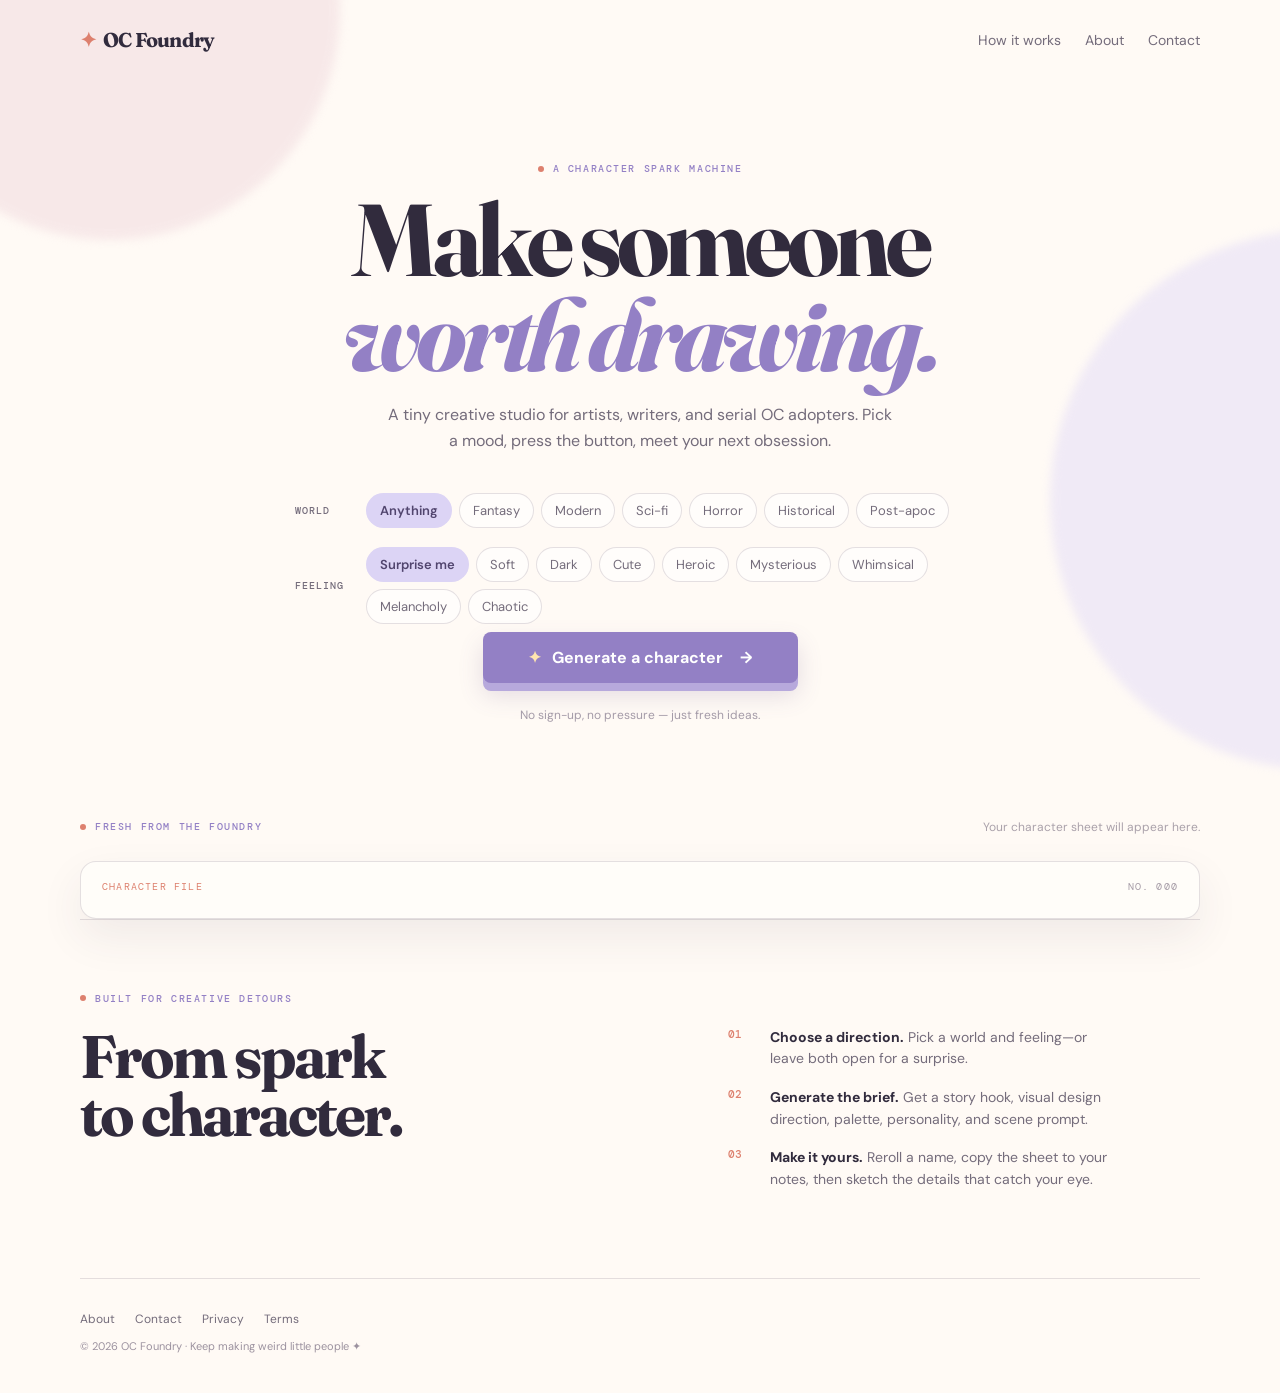
==== commit 1e77f1fb: "add mood filter buttons for melancholy and chaotic" ====
--- a/index.html
+++ b/index.html
@@ -3,7 +3,7 @@
   <head>
     <meta charset="UTF-8" />
     <meta name="viewport" content="width=device-width, initial-scale=1.0" />
-    <meta name="description" content="OC Foundry is a gentle character idea generator for artists, writers, and worldbuilders." />
+    <meta name="description" content="Free OC character generator for artists, writers, and worldbuilders. Get instant character ideas with backstory, personality, and visual design across 6 unique worlds." />
     <meta name="google-site-verification" content="KdOLSbOGM91NEBOXFSXypKhmhuomz49XSHBC8FppV9k" />
     <title>OC Foundry - Free Character Generator for Artists & Writers | OC Ideas</title>
     <link rel="preconnect" href="https://fonts.googleapis.com" />
@@ -51,6 +51,9 @@
               <button class="filter" data-mood="heroic" type="button">Heroic</button>
               <button class="filter" data-mood="mysterious" type="button">Mysterious</button>
               <button class="filter" data-mood="whimsical" type="button">Whimsical</button>
+              <button class="filter" data-mood="melancholy" type="button">Melancholy</button>
+              <button class="filter" data-mood="chaotic" type="button">Chaotic</button>
+            </div>
             </div>
           </div>
           <button class="generate-button" id="generate" type="button"><span class="spark">✦</span> Generate a character <span class="arrow">→</span></button>
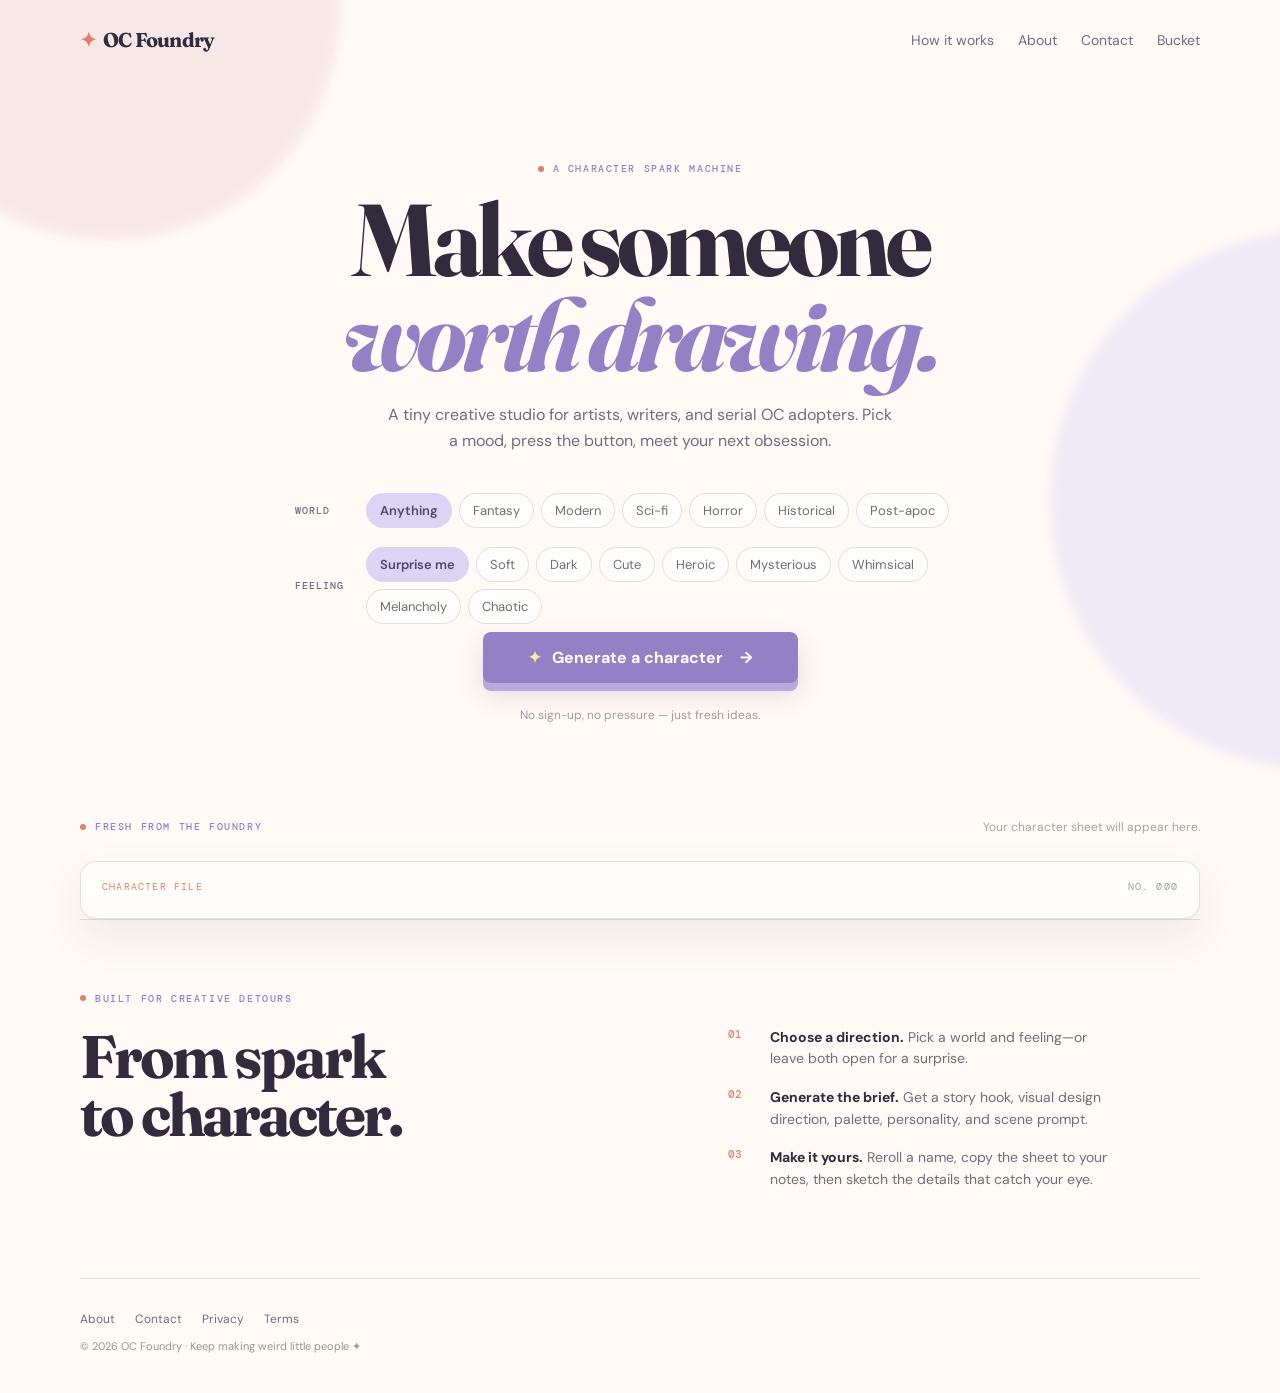
==== commit 610f3cfb: "add bucket button and nav cart badge" ====
--- a/index.html
+++ b/index.html
@@ -17,10 +17,13 @@
       <nav class="nav wrap" aria-label="Main navigation">
   <a class="brand" href="#top" aria-label="OC Foundry home"><span class="brand-mark">✦</span> OC Foundry</a>
   <div class="nav-links">
-    <a class="nav-link" href="#how-it-works">How it works</a>
-    <a class="nav-link" href="about.html">About</a>
-    <a class="nav-link" href="contact.html">Contact</a>
-  </div>
+          <a class="nav-link" href="#how-it-works">How it works</a>
+          <a class="nav-link" href="about.html">About</a>
+          <a class="nav-link" href="contact.html">Contact</a>
+          <a class="nav-link cart-link" href="bucket.html">
+            Bucket <span class="cart-count" id="cart-count" hidden>0</span>
+          </a>
+        </div>
 </nav>
 
       <section class="hero wrap" id="top">
@@ -84,7 +87,11 @@
                 <section><h3>Inner tension</h3><p id="fear"></p></section>
                 <section><h3>Scene prompt</h3><p id="world-hook"></p></section>
               </div>
-              <div class="sheet-actions"><a class="download-button" id="download" href="checkout.html">Download character sheet <span>₹60</span></a><button class="small-generate" id="regenerate" type="button">Generate another <span>→</span></button></div>
+              <div class="sheet-actions">
+              <a class="download-button" id="download" href="checkout.html">Buy this sheet <span>₹60</span></a>
+              <button class="bucket-button" id="add-to-bucket" type="button">Add to bucket</button>
+              <button class="small-generate" id="regenerate" type="button">Generate another <span>→</span></button>
+            </div>
                           <section class="unlock-tease" id="unlock-tease" hidden>
               <div class="tease-header">
                 <p class="eyebrow"><span></span> Unlock the full character bible</p>
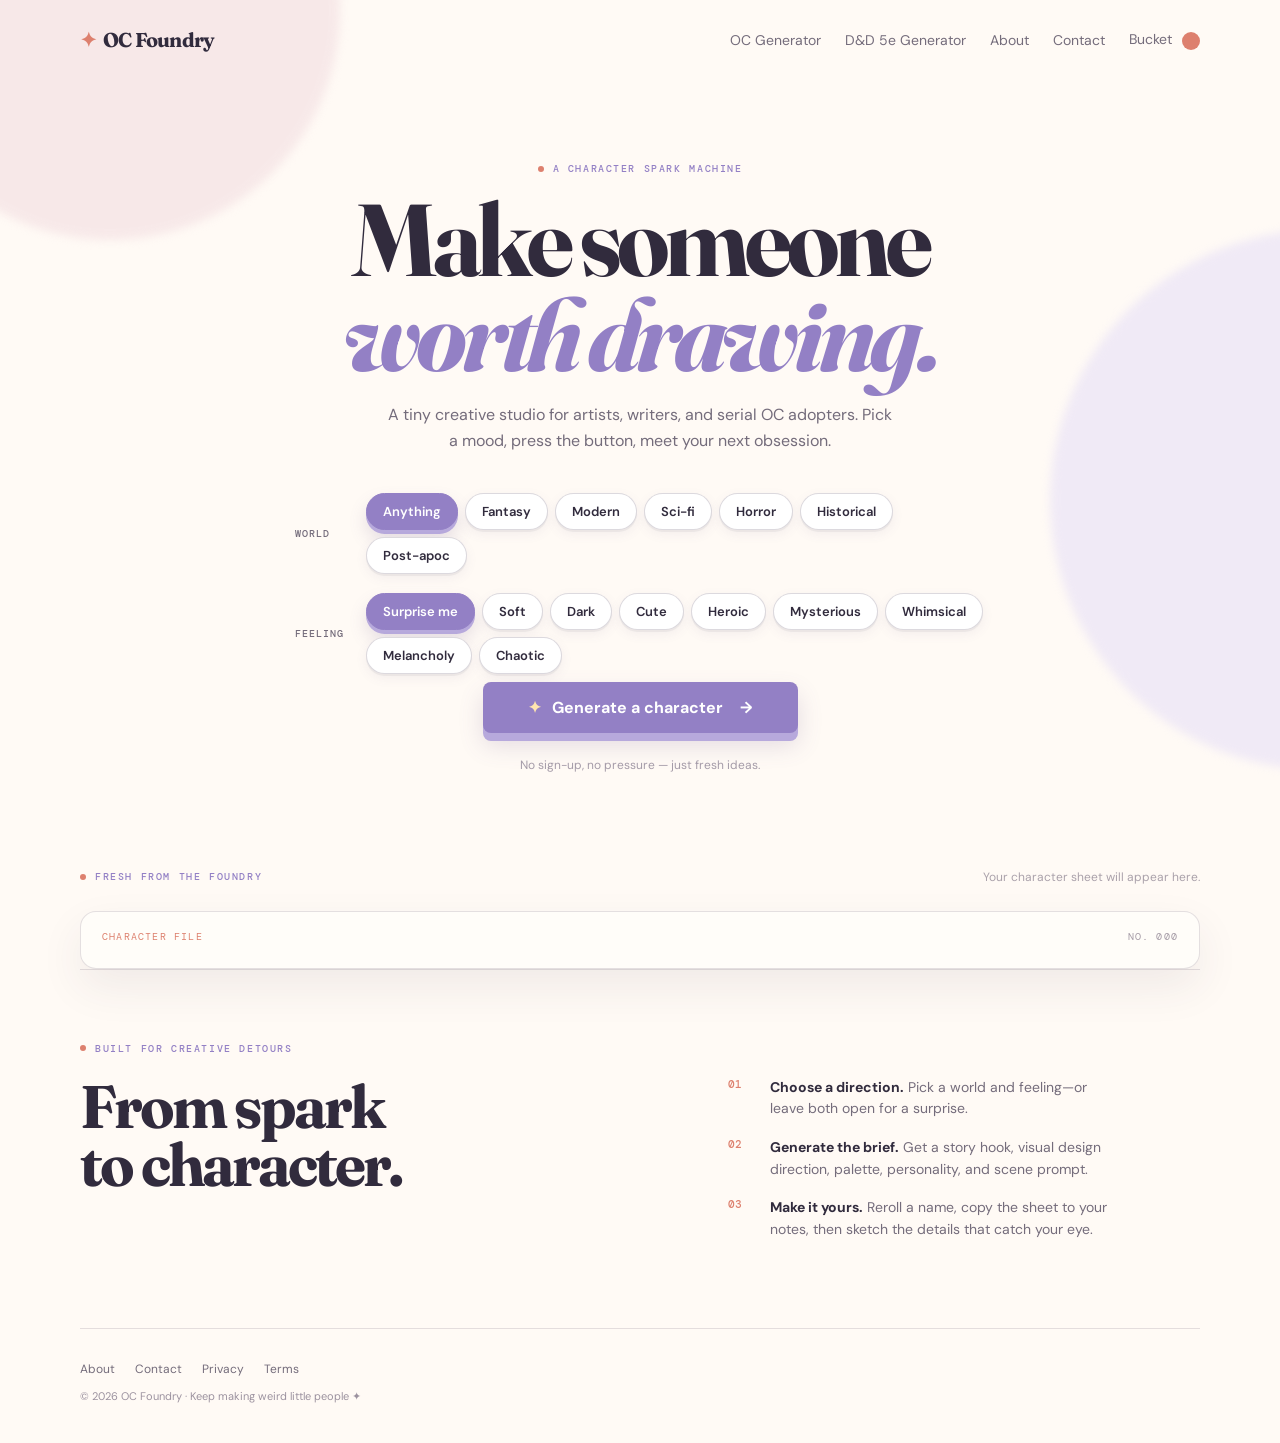
==== commit 462524f4: "add dnd link to navigation" ====
--- a/index.html
+++ b/index.html
@@ -17,9 +17,10 @@
       <nav class="nav wrap" aria-label="Main navigation">
   <a class="brand" href="#top" aria-label="OC Foundry home"><span class="brand-mark">✦</span> OC Foundry</a>
   <div class="nav-links">
-          <a class="nav-link" href="#how-it-works">How it works</a>
-          <a class="nav-link" href="about.html">About</a>
-          <a class="nav-link" href="contact.html">Contact</a>
+  <a class="nav-link" href="index.html">OC Generator</a>
+  <a class="nav-link" href="dnd.html">D&amp;D 5e Generator</a>
+  <a class="nav-link" href="about.html">About</a>
+  <a class="nav-link" href="contact.html">Contact</a>
           <a class="nav-link cart-link" href="bucket.html">
             Bucket <span class="cart-count" id="cart-count" hidden>0</span>
           </a>
--- a/styles.css
+++ b/styles.css
@@ -1,7 +1,39 @@
 :root { --ink:#312b3d; --muted:#746c7b; --paper:#fffaf5; --cream:#f9efe6; --lilac:#dcd4f5; --lavender:#9380c5; --peach:#f4c9b5; --coral:#dd806e; --sage:#b9d2bf; --line:rgba(63,48,73,.14); }
 * { box-sizing:border-box; } html { scroll-behavior:smooth; } body { margin:0; color:var(--ink); background:var(--paper); font-family:"DM Sans",sans-serif; overflow-x:hidden; } button { font:inherit; } .wrap { width:min(1120px, calc(100% - 48px)); margin-inline:auto; } .page-glow { position:absolute; z-index:-1; border-radius:50%; filter:blur(5px); opacity:.55; } .glow-one { width:460px; height:460px; top:-220px; left:-120px; background:#f1dbdf; }.glow-two { width:540px; height:540px; top:230px; right:-310px; background:#e4ddf7; }
 .nav { display:flex; align-items:center; justify-content:space-between; padding:27px 0; } .brand { text-decoration:none; color:var(--ink); font-family:Fraunces,serif; font-size:20px; font-weight:700; letter-spacing:-.7px; } .brand-mark { color:var(--coral); font-family:"DM Sans",sans-serif; margin-right:3px; }.nav-link { color:var(--muted); font-size:14px; text-decoration:none; }.nav-link span { color:var(--coral); padding-left:4px; }
-.hero { padding:82px 0 96px; text-align:center; }.eyebrow { display:flex; align-items:center; justify-content:center; gap:9px; margin:0; color:var(--lavender); text-transform:uppercase; letter-spacing:1.6px; font:500 10px "DM Mono",monospace; }.eyebrow span { width:6px; height:6px; background:var(--coral); border-radius:50%; }.hero h1 { margin:17px 0 20px; font:700 clamp(54px,8.5vw,102px)/.93 Fraunces,serif; letter-spacing:-5px; }.hero h1 em { color:var(--lavender); font-style:italic; }.intro { max-width:510px; margin:0 auto; color:var(--muted); font-size:16px; line-height:1.65; }.controls { display:grid; max-width:690px; margin:38px auto 0; gap:19px; text-align:left; }.filter-group { display:flex; align-items:center; gap:17px; }.filter-label { flex:0 0 54px; font:500 10px "DM Mono",monospace; color:var(--muted); text-transform:uppercase; letter-spacing:1px; }.filter-pills { display:flex; flex-wrap:wrap; gap:7px; }.filter { border:1px solid var(--line); border-radius:999px; padding:8px 13px; background:rgba(255,255,255,.55); color:var(--muted); cursor:pointer; font-size:13px; transition:.2s ease; }.filter:hover { border-color:var(--lavender); }.filter.active { background:var(--lilac); border-color:transparent; color:#51456e; font-weight:600; }.generate-button { justify-self:center; min-width:315px; margin-top:8px; padding:15px 20px; border:0; border-radius:8px; box-shadow:0 8px 0 #b7a9dc, 0 12px 24px rgba(104,87,142,.19); background:var(--lavender); color:#fff; font-weight:700; cursor:pointer; transition:transform .2s,box-shadow .2s; }.generate-button:hover { transform:translateY(-2px); box-shadow:0 10px 0 #b7a9dc, 0 15px 27px rgba(104,87,142,.2); }.generate-button:active { transform:translateY(5px); box-shadow:0 3px 0 #b7a9dc; }.spark { color:#ffe5af; margin-right:7px; }.arrow { margin-left:13px; }.tiny-note { margin:24px 0 0; color:#a49ba8; font-size:12px; }
+.hero { padding:82px 0 96px; text-align:center; }.eyebrow { display:flex; align-items:center; justify-content:center; gap:9px; margin:0; color:var(--lavender); text-transform:uppercase; letter-spacing:1.6px; font:500 10px "DM Mono",monospace; }.eyebrow span { width:6px; height:6px; background:var(--coral); border-radius:50%; }.hero h1 { margin:17px 0 20px; font:700 clamp(54px,8.5vw,102px)/.93 Fraunces,serif; letter-spacing:-5px; }.hero h1 em { color:var(--lavender); font-style:italic; }.intro { max-width:510px; margin:0 auto; color:var(--muted); font-size:16px; line-height:1.65; }.controls { display:grid; max-width:690px; margin:38px auto 0; gap:19px; text-align:left; }.filter-group { display:flex; align-items:center; gap:17px; }.filter-label { flex:0 0 54px; font:500 10px "DM Mono",monospace; color:var(--muted); text-transform:uppercase; letter-spacing:1px; }.filter-pills { display:flex; flex-wrap:wrap; gap:7px; }.filter {
+  border: 1.5px solid rgba(63, 48, 73, 0.18);
+  border-radius: 999px;
+  padding: 11px 16px;
+  background: #ffffff;
+  color: var(--ink);
+  cursor: pointer;
+  font-size: 13px;
+  font-weight: 600;
+  line-height: 1;
+  box-shadow: 0 2px 0 rgba(63, 48, 73, 0.06), 0 4px 12px rgba(104, 87, 142, 0.08);
+  transition: transform 0.15s ease, box-shadow 0.15s ease, border-color 0.15s ease, background 0.15s ease;
+  -webkit-tap-highlight-color: transparent;
+  user-select: none;
+}
+
+.filter:hover {
+  border-color: var(--lavender);
+  transform: translateY(-1px);
+  box-shadow: 0 3px 0 rgba(63, 48, 73, 0.08), 0 8px 16px rgba(104, 87, 142, 0.12);
+}
+
+.filter:active {
+  transform: translateY(1px) scale(0.98);
+  box-shadow: 0 1px 0 rgba(63, 48, 73, 0.08);
+}
+
+.filter.active {
+  background: var(--lavender);
+  border-color: var(--lavender);
+  color: #fff;
+  box-shadow: 0 4px 0 #b7a9dc, 0 10px 18px rgba(104, 87, 142, 0.18);
+}.generate-button { justify-self:center; min-width:315px; margin-top:8px; padding:15px 20px; border:0; border-radius:8px; box-shadow:0 8px 0 #b7a9dc, 0 12px 24px rgba(104,87,142,.19); background:var(--lavender); color:#fff; font-weight:700; cursor:pointer; transition:transform .2s,box-shadow .2s; }.generate-button:hover { transform:translateY(-2px); box-shadow:0 10px 0 #b7a9dc, 0 15px 27px rgba(104,87,142,.2); }.generate-button:active { transform:translateY(5px); box-shadow:0 3px 0 #b7a9dc; }.spark { color:#ffe5af; margin-right:7px; }.arrow { margin-left:13px; }.tiny-note { margin:24px 0 0; color:#a49ba8; font-size:12px; }
 .sheet-section { padding-bottom:112px; }.section-heading { display:flex; justify-content:space-between; align-items:center; margin-bottom:15px; }.section-heading .eyebrow { justify-content:flex-start; }.hint { color:#aaa1aa; font-size:12px; margin:0; }.character-sheet { position:relative; overflow:hidden; min-height:382px; background:#fffdf9; border:1px solid var(--line); border-radius:16px; box-shadow:0 18px 44px rgba(67,45,76,.08); }.sheet-topline { position:absolute; inset:0 0 auto; z-index:3; display:flex; justify-content:space-between; padding:18px 21px; color:#a59ba6; font:10px "DM Mono",monospace; letter-spacing:1.2px; }.sheet-tag { color:var(--coral); }.empty-state { display:grid; place-content:center; height:382px; text-align:center; color:#968d9b; font:17px/1.5 Fraunces,serif; }.empty-state p { margin:8px 0 0; }.empty-star { color:var(--peach); font-size:33px; }.result-content { display:grid; grid-template-columns:34% 66%; min-height:438px; }.portrait-panel { position:relative; display:flex; flex-direction:column; justify-content:flex-end; padding:52px 30px 28px; overflow:hidden; color:#fff; background:#b9aecf; }.portrait-panel::after { content:""; position:absolute; inset:0; background:linear-gradient(180deg,transparent 42%,rgba(49,43,61,.27)); pointer-events:none; }.portrait-label,.portrait-panel p,.palette { z-index:1; }.portrait-label { position:absolute; top:52px; left:30px; color:rgba(255,255,255,.8); font:10px "DM Mono",monospace; letter-spacing:1.2px; }.portrait-panel p { max-width:210px; margin:0 0 14px; font:600 15px/1.3 Fraunces,serif; }.portrait-art { position:absolute; inset:0; overflow:hidden; }.halo { position:absolute; top:73px; left:50%; width:195px; aspect-ratio:1; border:1px solid rgba(255,255,255,.52); border-radius:50%; transform:translateX(-50%); }.head { position:absolute; z-index:2; width:102px; height:132px; left:50%; bottom:102px; border-radius:47% 47% 42% 42%; background:#f7d4c1; transform:translateX(-50%); }.head i { position:absolute; top:-19px; left:-8px; width:119px; height:75px; background:#594c64; border-radius:68% 45% 40% 25%; }.head b { position:absolute; top:66px; left:28px; width:8px; height:8px; border-radius:50%; background:#5c4c5d; box-shadow:39px 0 #5c4c5d; }.neck { position:absolute; z-index:1; left:50%; bottom:81px; width:35px; height:45px; background:#f1c6af; transform:translateX(-50%); }.shoulders { position:absolute; z-index:2; left:50%; bottom:-30px; width:260px; height:142px; border-radius:50% 50% 0 0; background:#796796; transform:translateX(-50%); }.art-star { position:absolute; color:#fff4c8; font-size:22px; }.s1 { top:105px; right:37px; }.s2 { top:190px; left:34px; font-size:28px; }.palette { display:flex; gap:5px; }.palette span { width:21px; height:21px; border:2px solid rgba(255,255,255,.76); border-radius:50%; }.details-panel { padding:57px 38px 26px; }.identity { display:flex; align-items:baseline; gap:11px; }.result-kicker { margin:0; color:var(--coral); font:10px "DM Mono",monospace; letter-spacing:1px; text-transform:uppercase; }.identity h2 { margin:7px 0 0; font:700 clamp(33px,4vw,50px)/1 Fraunces,serif; letter-spacing:-2.2px; }.age { margin:0 0 0 auto; color:#948a98; font-size:13px; }.hook { max-width:520px; margin:21px 0 24px; color:#594f61; font:600 19px/1.36 Fraunces,serif; }.hook::before,.hook::after { color:var(--peach); }.hook::before { content:"“"; }.hook::after { content:"”"; }.detail-grid { display:grid; grid-template-columns:1fr 1fr; gap:18px 34px; padding-top:20px; border-top:1px solid var(--line); }.detail-grid section h3 { margin:0 0 5px; color:var(--lavender); text-transform:uppercase; font:10px "DM Mono",monospace; letter-spacing:1px; }.detail-grid section p { margin:0; color:var(--muted); font-size:13px; line-height:1.45; }.sheet-actions { display:flex; justify-content:space-between; align-items:center; margin-top:24px; }.text-button { border:0; padding:0; background:none; color:var(--coral); cursor:pointer; font-size:12px; text-decoration:underline; text-underline-offset:3px; }.small-generate { border:1px solid var(--line); border-radius:7px; padding:9px 11px; background:var(--cream); color:#5f5269; cursor:pointer; font-size:12px; font-weight:600; }.small-generate span { color:var(--coral); margin-left:7px; }
 .how { padding:72px 0 87px; border-top:1px solid var(--line); }.how .eyebrow { justify-content:flex-start; }.how-grid { display:grid; grid-template-columns:1.1fr .9fr; gap:70px; padding-top:22px; }.how h2 { margin:0; font:700 clamp(35px,5vw,60px)/.97 Fraunces,serif; letter-spacing:-3px; }.how-copy { max-width:380px; color:var(--muted); font-size:15px; line-height:1.7; }.how-copy p { margin:0; }.how-copy .made-with { margin-top:26px; color:var(--ink); font:500 12px "DM Mono",monospace; }.made-with span { color:var(--coral); }.footer { display:flex; justify-content:space-between; padding:21px 0 28px; color:#9c929f; border-top:1px solid var(--line); font-size:11px; }
 @media (max-width:720px) { .wrap { width:min(100% - 32px,1120px); }.nav { padding-top:20px; }.hero { padding:65px 0 72px; }.hero h1 { letter-spacing:-3px; }.filter-group { align-items:flex-start; flex-direction:column; gap:8px; }.generate-button { width:100%; min-width:0; }.section-heading .hint { display:none; }.result-content { grid-template-columns:1fr; }.portrait-panel { min-height:286px; }.details-panel { padding:50px 22px 22px; }.identity { display:block; }.identity h2 { margin-top:8px; }.age { margin:7px 0 0; }.hook { font-size:18px; }.detail-grid { gap:16px; }.sheet-actions { gap:15px; }.how { padding:55px 0; }.how-grid { grid-template-columns:1fr; gap:25px; }.footer { flex-direction:column; gap:7px; }.empty-state { height:330px; } }
@@ -385,8 +417,8 @@
 .bible-section p {
   margin: 0;
   color: var(--ink);
-  font-size: 15px;
-  line-height: 1.65;
+  font-size: 16.5px;
+  line-height: 1.7;
 }
 
 /* COVER SECTION */
@@ -1778,3 +1810,746 @@
     text-align: center;
   }
 }
+/* ============================================
+   BUCKET / CART UI
+   ============================================ */
+
+.bucket-button {
+  border: 1px solid var(--line);
+  border-radius: 7px;
+  padding: 10px 12px;
+  background: #fff;
+  color: #5f5269;
+  cursor: pointer;
+  font-size: 12px;
+  font-weight: 600;
+}
+
+.bucket-button:hover {
+  border-color: var(--lavender);
+  color: var(--lavender);
+}
+
+.cart-link {
+  position: relative;
+}
+
+.cart-count {
+  display: inline-flex;
+  align-items: center;
+  justify-content: center;
+  min-width: 18px;
+  height: 18px;
+  margin-left: 6px;
+  padding: 0 5px;
+  border-radius: 999px;
+  background: var(--coral);
+  color: #fff;
+  font: 700 10px "DM Mono", monospace;
+}
+
+.sheet-actions {
+  gap: 10px;
+  flex-wrap: wrap;
+}
+
+/* Bucket page */
+.bucket-page {
+  min-height: 100vh;
+  background: linear-gradient(120deg, #fffaf5 0%, #f3eefc 100%);
+}
+
+.bucket-wrap {
+  width: min(880px, calc(100% - 48px));
+  margin: 0 auto;
+  padding: 32px 0 80px;
+}
+
+.bucket-header h1 {
+  margin: 10px 0 8px;
+  font: 700 clamp(40px, 6vw, 64px)/0.95 Fraunces, serif;
+  letter-spacing: -2px;
+}
+
+.bucket-sub {
+  color: var(--muted);
+  margin-bottom: 28px;
+}
+
+.bucket-list {
+  display: grid;
+  gap: 14px;
+  margin-bottom: 24px;
+}
+
+.bucket-item {
+  display: grid;
+  grid-template-columns: 1fr auto;
+  gap: 16px;
+  align-items: start;
+  padding: 18px 20px;
+  border: 1px solid var(--line);
+  border-radius: 14px;
+  background: #fffdf9;
+}
+
+.bucket-item h3 {
+  margin: 0 0 4px;
+  font: 700 22px Fraunces, serif;
+}
+
+.bucket-item .meta {
+  margin: 0 0 8px;
+  color: var(--coral);
+  font: 500 11px "DM Mono", monospace;
+  letter-spacing: 0.8px;
+  text-transform: uppercase;
+}
+
+.bucket-item .hook {
+  margin: 0;
+  color: var(--muted);
+  font: 600 15px/1.45 Fraunces, serif;
+}
+
+.bucket-item .price {
+  color: var(--ink);
+  font: 700 16px Fraunces, serif;
+  white-space: nowrap;
+}
+
+.remove-item {
+  border: 0;
+  background: none;
+  color: var(--coral);
+  cursor: pointer;
+  font-size: 12px;
+  text-decoration: underline;
+  text-underline-offset: 3px;
+  padding: 0;
+  margin-top: 8px;
+}
+
+.bucket-summary {
+  padding: 20px 22px;
+  border-radius: 14px;
+  border: 1px solid var(--line);
+  background: #fff;
+  display: flex;
+  justify-content: space-between;
+  align-items: center;
+  gap: 16px;
+  flex-wrap: wrap;
+}
+
+.bucket-summary .total {
+  font: 700 28px Fraunces, serif;
+}
+
+.bucket-empty {
+  text-align: center;
+  padding: 60px 20px;
+  border: 1px dashed var(--line);
+  border-radius: 14px;
+  background: rgba(255,255,255,0.7);
+}
+
+@media (max-width: 720px) {
+  .bucket-wrap {
+    width: min(100% - 32px, 880px);
+  }
+  .bucket-item {
+    grid-template-columns: 1fr;
+  }
+}
+/* Multi bible purchase */
+.multi-bible-label {
+  margin: 0 0 10px;
+  color: var(--coral);
+  font: 700 12px "DM Mono", monospace;
+  letter-spacing: 1px;
+  text-transform: uppercase;
+}
+
+.multi-bible-card {
+  display: flex;
+  flex-direction: column;
+  gap: 24px;
+}
+
+@media print {
+  .multi-bible-card {
+    page-break-after: always;
+    break-after: page;
+  }
+}
+/* ============================================
+   PER-CARD WORLD THEMES FOR MULTI BUY
+   ============================================ */
+
+.multi-bible-card {
+  display: flex;
+  flex-direction: column;
+  gap: 18px;
+  margin-bottom: 34px;
+  padding: 18px;
+  border-radius: 18px;
+}
+
+.multi-bible-label {
+  margin: 0 0 4px;
+  color: var(--coral);
+  font: 700 12px "DM Mono", monospace;
+  letter-spacing: 1px;
+  text-transform: uppercase;
+}
+
+/* Each card gets its own atmospheric background */
+.multi-bible-card.world-fantasy {
+  background:
+    linear-gradient(rgba(253,248,240,0.92), rgba(251,232,227,0.92)),
+    url("images/fantasy/background.png");
+  background-size: cover;
+}
+.multi-bible-card.world-modern {
+  background:
+    linear-gradient(rgba(250,250,247,0.94), rgba(250,250,247,0.94)),
+    url("images/modern/background.png");
+  background-size: cover;
+}
+.multi-bible-card.world-scifi {
+  background:
+    linear-gradient(rgba(30,40,60,0.88), rgba(50,40,70,0.88)),
+    url("images/scifi/background.png");
+  background-size: cover;
+}
+.multi-bible-card.world-horror {
+  background:
+    linear-gradient(rgba(26,21,31,0.9), rgba(31,24,38,0.9)),
+    url("images/horror/background.png");
+  background-size: cover;
+}
+.multi-bible-card.world-historical {
+  background:
+    linear-gradient(rgba(249,242,228,0.92), rgba(238,224,197,0.92)),
+    url("images/historical/background.png");
+  background-size: cover;
+}
+.multi-bible-card.world-postapoc {
+  background:
+    linear-gradient(rgba(237,230,221,0.92), rgba(216,204,184,0.92)),
+    url("images/postapoc/background.png");
+  background-size: cover;
+}
+
+/* Cover image per card */
+.multi-bible-card.world-fantasy .bible-cover {
+  background:
+    linear-gradient(180deg, transparent 20%, rgba(0,0,0,0.7)),
+    url("images/fantasy/hero.png") center/cover !important;
+}
+.multi-bible-card.world-modern .bible-cover {
+  background:
+    linear-gradient(180deg, transparent 20%, rgba(0,0,0,0.7)),
+    url("images/modern/hero.png") center/cover !important;
+}
+.multi-bible-card.world-scifi .bible-cover {
+  background:
+    linear-gradient(180deg, transparent 20%, rgba(0,0,0,0.7)),
+    url("images/scifi/hero.png") center/cover !important;
+}
+.multi-bible-card.world-horror .bible-cover {
+  background:
+    linear-gradient(180deg, transparent 20%, rgba(0,0,0,0.75)),
+    url("images/horror/hero.png") center/cover !important;
+}
+.multi-bible-card.world-historical .bible-cover {
+  background:
+    linear-gradient(180deg, transparent 20%, rgba(0,0,0,0.7)),
+    url("images/historical/hero.png") center/cover !important;
+}
+.multi-bible-card.world-postapoc .bible-cover {
+  background:
+    linear-gradient(180deg, transparent 20%, rgba(0,0,0,0.7)),
+    url("images/postapoc/hero.png") center/cover !important;
+}
+
+.multi-bible-card .bible-cover,
+.multi-bible-card .bible-cover h2,
+.multi-bible-card .bible-cover .cover-meta,
+.multi-bible-card .bible-cover .cover-hook,
+.multi-bible-card .bible-cover .bible-label {
+  color: #fff !important;
+}
+
+.multi-bible-card .bible-section {
+  background: #fffdf9;
+}
+
+@media print {
+  .multi-bible-card {
+    page-break-after: always;
+    break-after: page;
+  }
+}
+/* ============================================
+   CONTACT PAGE — larger "Get in touch" + more space below
+   ============================================ */
+
+.content-page .eyebrow {
+  font-size: 13px;        /* Makes "Get in touch" larger */
+  letter-spacing: 2px;    /* Keeps the nice spaced-out feel */
+  margin-bottom: 28px;    /* Adds MORE space between it and the big heading below */
+}
+/* ============================================
+   PALETTE SWATCHES & HEX CODES
+   ============================================ */
+
+.palette,
+.cover-palette {
+  display: flex !important;
+  gap: 12px !important;
+  align-items: flex-start !important;
+  justify-content: flex-start !important;
+}
+
+.cover-palette {
+  justify-content: center !important;
+}
+
+.swatch-item {
+  display: inline-flex;
+  flex-direction: column;
+  align-items: center;
+  gap: 4px;
+  cursor: pointer;
+  transition: transform 0.15s ease;
+}
+
+.swatch-item:hover {
+  transform: translateY(-2px);
+}
+
+.swatch-item span[style] {
+  width: 26px;
+  height: 26px;
+  border-radius: 50%;
+  border: 2px solid rgba(255, 255, 255, 0.85);
+  box-shadow: 0 2px 6px rgba(0, 0, 0, 0.15);
+}
+
+.hex-label {
+  font: 500 10px "DM Mono", monospace;
+  color: rgba(255, 255, 255, 0.9);
+  letter-spacing: 0.5px;
+  text-shadow: 0 1px 3px rgba(0, 0, 0, 0.4);
+}
+
+/* Light background adjustment */
+.details-panel .hex-label {
+  color: var(--muted);
+  text-shadow: none;
+}
+/* ============================================
+   VERTICAL ROUNDED RECTANGLE PALETTE SWATCHES
+   ============================================ */
+
+/* Reset old circle styles */
+.palette span,
+.cover-palette span {
+  width: auto !important;
+  height: auto !important;
+  border-radius: 0 !important;
+  border: none !important;
+  box-shadow: none !important;
+}
+
+/* Vertical Stack Container */
+.swatch-list {
+  display: flex !important;
+  flex-direction: column !important;
+  gap: 8px !important;
+  margin-top: 10px;
+}
+
+/* Individual Row (Rect on left, Hex on right) */
+.swatch-row {
+  display: inline-flex !important;
+  align-items: center !important;
+  gap: 12px !important;
+  cursor: pointer;
+  padding: 4px 8px 4px 4px;
+  border-radius: 8px;
+  background: rgba(0, 0, 0, 0.15);
+  backdrop-filter: blur(4px);
+  width: fit-content;
+  transition: transform 0.15s ease, background 0.15s ease;
+}
+
+.swatch-row:hover {
+  transform: translateX(4px);
+  background: rgba(0, 0, 0, 0.3);
+}
+
+/* Rounded Rectangle Swatch */
+.swatch-rect {
+  display: inline-block !important;
+  width: 38px !important;
+  height: 22px !important;
+  border-radius: 6px !important;
+  border: 1.5px solid rgba(255, 255, 255, 0.8) !important;
+  box-shadow: 0 2px 5px rgba(0, 0, 0, 0.2) !important;
+}
+
+/* Hex Code Label on the Right */
+.swatch-hex {
+  font: 600 12px "DM Mono", monospace !important;
+  color: #ffffff !important;
+  letter-spacing: 0.8px !important;
+  text-shadow: 0 1px 3px rgba(0, 0, 0, 0.6);
+  text-transform: uppercase;
+}
+
+/* Light background adjustments */
+.details-panel .swatch-row {
+  background: rgba(255, 255, 255, 0.6);
+  border: 1px solid var(--line);
+}
+
+.details-panel .swatch-hex {
+  color: var(--ink) !important;
+  text-shadow: none !important;
+}
+/* ============================================
+   TALL VERTICAL PILL PALETTE SWATCHES
+   Matches hand-drawn mockup (Pill on left, Hex on right)
+   ============================================ */
+
+/* Main Stack Container */
+.palette-stack {
+  display: flex !important;
+  flex-direction: column !important;
+  gap: 10px !important;
+  margin-top: 12px !important;
+  align-items: flex-start !important;
+}
+
+#palette, .palette, .cover-palette {
+  display: block !important;
+}
+
+/* Individual Row */
+.palette-row {
+  display: inline-flex !important;
+  align-items: center !important;
+  gap: 14px !important;
+  cursor: pointer !important;
+  padding: 3px 8px 3px 4px !important;
+  border-radius: 12px !important;
+  transition: transform 0.15s ease !important;
+}
+
+.palette-row:hover {
+  transform: translateX(5px) !important;
+}
+
+/* Tall Vertical Rounded Rectangle / Pill */
+.swatch-pill {
+  display: inline-block !important;
+  width: 22px !important;
+  height: 48px !important;
+  border-radius: 12px !important;
+  border: 2px solid rgba(255, 255, 255, 0.9) !important;
+  box-shadow: 0 4px 10px rgba(0, 0, 0, 0.3) !important;
+  flex-shrink: 0 !important;
+}
+
+/* Hex Code Text on the Right */
+.swatch-code {
+  font: 700 13px "DM Mono", monospace !important;
+  color: #ffffff !important;
+  letter-spacing: 1px !important;
+  text-shadow: 0 1px 4px rgba(0, 0, 0, 0.7) !important;
+  text-transform: uppercase !important;
+}
+
+/* Inside light details panel on generator page */
+.details-panel .swatch-code {
+  color: var(--ink) !important;
+  text-shadow: none !important;
+}
+/* ============================================
+   FIX: TALL VERTICAL PILL PALETTE SWATCHES
+   ============================================ */
+
+.palette-stack {
+  display: flex !important;
+  flex-direction: column !important;
+  gap: 12px !important;
+  margin-top: 16px !important;
+  align-items: center !important;
+}
+
+.swatch-row {
+  display: inline-flex !important;
+  align-items: center !important;
+  gap: 14px !important;
+  cursor: pointer !important;
+  padding: 4px 12px 4px 5px !important;
+  border-radius: 14px !important;
+  background: rgba(0, 0, 0, 0.25) !important;
+  backdrop-filter: blur(6px) !important;
+  transition: transform 0.15s ease !important;
+}
+
+.swatch-row:hover {
+  transform: translateX(4px) !important;
+}
+
+.swatch-pill {
+  display: block !important;
+  width: 22px !important;
+  min-width: 22px !important;
+  height: 46px !important;
+  min-height: 46px !important;
+  border-radius: 12px !important;
+  border: 2px solid rgba(255, 255, 255, 0.95) !important;
+  box-shadow: 0 4px 10px rgba(0, 0, 0, 0.35) !important;
+  box-sizing: border-box !important;
+  flex-shrink: 0 !important;
+}
+
+.swatch-code {
+  font: 700 13px "DM Mono", monospace !important;
+  color: #ffffff !important;
+  letter-spacing: 1px !important;
+  text-shadow: 0 1px 4px rgba(0, 0, 0, 0.8) !important;
+  text-transform: uppercase !important;
+}
+
+/* Light background adjustments on main page */
+.details-panel .swatch-row {
+  background: rgba(255, 255, 255, 0.75) !important;
+  border: 1px solid var(--line) !important;
+}
+
+.details-panel .swatch-code {
+  color: var(--ink) !important;
+  text-shadow: none !important;
+}
+/* ============================================
+   ALIGN PALETTE STACK TO THE LEFT
+   ============================================ */
+
+.palette-stack {
+  align-items: flex-start !important;
+  margin-left: 0 !important;
+}
+
+.cover-palette,
+.palette {
+  display: flex !important;
+  justify-content: flex-start !important;
+  width: 100% !important;
+  padding-left: 10px !important;
+}
+
+/* Align with cover text */
+.bible-cover .cover-palette {
+  max-width: 520px;
+  margin-left: auto !important;
+  margin-right: auto !important;
+  padding-left: 0 !important;
+}
+/* ============================================
+   FLUSH PALETTE TO THE VERY LEFT EDGE OF BOX
+   ============================================ */
+
+.bible-cover .cover-palette,
+.cover-palette,
+.palette {
+  width: 100% !important;
+  max-width: 100% !important;
+  margin-left: 0 !important;
+  margin-right: 0 !important;
+  padding-left: 16px !important; /* Tiny margin from left box edge */
+  justify-content: flex-start !important;
+  text-align: left !important;
+}
+
+.palette-stack {
+  align-items: flex-start !important;
+  margin-left: 0 !important;
+}
+
+/* Ensure print mode also aligns flush left */
+@media print {
+  .bible-cover .cover-palette {
+    padding-left: 10mm !important;
+    justify-content: flex-start !important;
+    margin-left: 0 !important;
+  }
+}
+/* ============================================
+   PUSH PALETTE ALL THE WAY TO VERY LEFT EDGE
+   ============================================ */
+
+/* Reduce card container padding on the left */
+.bible-cover,
+.bible-content .bible-cover,
+.bible-page .bible-cover {
+  padding-left: 20px !important;
+}
+
+/* Remove all inner margins & padding on palette containers */
+.bible-cover .cover-palette,
+.cover-palette,
+.palette {
+  padding: 0 !important;
+  margin: 0 !important;
+  width: 100% !important;
+  display: flex !important;
+  justify-content: flex-start !important;
+  align-items: flex-start !important;
+}
+
+.palette-stack {
+  padding: 0 !important;
+  margin: 16px 0 0 0 !important;
+  align-items: flex-start !important;
+}
+
+.swatch-row {
+  margin: 0 !important;
+}
+
+/* Print mode alignment */
+@media print {
+  .bible-cover,
+  .bible-page .bible-cover,
+  .bible-content .bible-cover {
+    padding-left: 15mm !important;
+  }
+  .bible-cover .cover-palette {
+    padding-left: 0 !important;
+    margin-left: 0 !important;
+    justify-content: flex-start !important;
+  }
+}
+/* ============================================
+   BIGGER BODY TEXT FOR BIBLE + PDF
+   ============================================ */
+
+.bible-section p,
+.section-body p,
+.multi-bible-card p,
+.rel-note,
+.voice-pattern,
+.outfit p,
+.quiz-grid p {
+  font-size: 16.5px !important;
+  line-height: 1.7 !important;
+}
+
+.bible-section h3 {
+  font-size: 24px !important;
+}
+
+.bible-section h4 {
+  font-size: 12px !important;
+}
+
+@media print {
+  .bible-section p,
+  .section-body p,
+  .multi-bible-card p,
+  .rel-note,
+  .voice-pattern,
+  .outfit p,
+  .quiz-grid p {
+    font-size: 15.5px !important;
+    line-height: 1.65 !important;
+  }
+
+  .bible-section h3 {
+    font-size: 22px !important;
+  }
+}
+/* ============================================
+   PALETTE TEXT & COVER HEIGHT FIXES
+   ============================================ */
+
+/* 1. Prevent ANY circle or border rules from applying to the text label */
+.cover-palette span.swatch-code,
+.palette span.swatch-code,
+span.swatch-code {
+  border: none !important;
+  border-radius: 0 !important;
+  width: auto !important;
+  height: auto !important;
+  box-shadow: none !important;
+  background: transparent !important;
+}
+
+/* 2. Print mode override to stop circle outlines on text */
+@media print {
+  .cover-palette span.swatch-code,
+  .palette span.swatch-code {
+    border: none !important;
+    border-radius: 0 !important;
+    width: auto !important;
+    height: auto !important;
+    box-shadow: none !important;
+    background: transparent !important;
+  }
+}
+
+/* 3. Make web cover taller and more spacious like the PDF */
+.bible-cover {
+  min-height: 600px !important;
+}
+/* ============================================
+   D&D 5E STAT BLOCK STYLING
+   ============================================ */
+
+.dnd-stats-grid {
+  display: grid;
+  grid-template-columns: repeat(6, 1fr);
+  gap: 8px;
+  margin: 20px 0 24px;
+  padding: 14px;
+  border-radius: 12px;
+  background: linear-gradient(135deg, #fdf8f0 0%, #f4eaf5 100%);
+  border: 1px solid var(--line);
+  text-align: center;
+}
+
+.stat-box {
+  display: flex;
+  flex-direction: column;
+  align-items: center;
+  gap: 2px;
+  padding: 8px 4px;
+  border-radius: 8px;
+  background: #ffffff;
+  border: 1px solid rgba(147, 128, 197, 0.2);
+  box-shadow: 0 2px 5px rgba(0, 0, 0, 0.03);
+}
+
+.stat-lbl {
+  font: 700 10px "DM Mono", monospace;
+  color: var(--coral);
+  letter-spacing: 1px;
+}
+
+.stat-box strong {
+  font: 700 14px "DM Sans", sans-serif;
+  color: var(--ink);
+}
+
+@media (max-width: 720px) {
+  .dnd-stats-grid {
+    grid-template-columns: repeat(3, 1fr);
+    gap: 10px;
+  }
+}
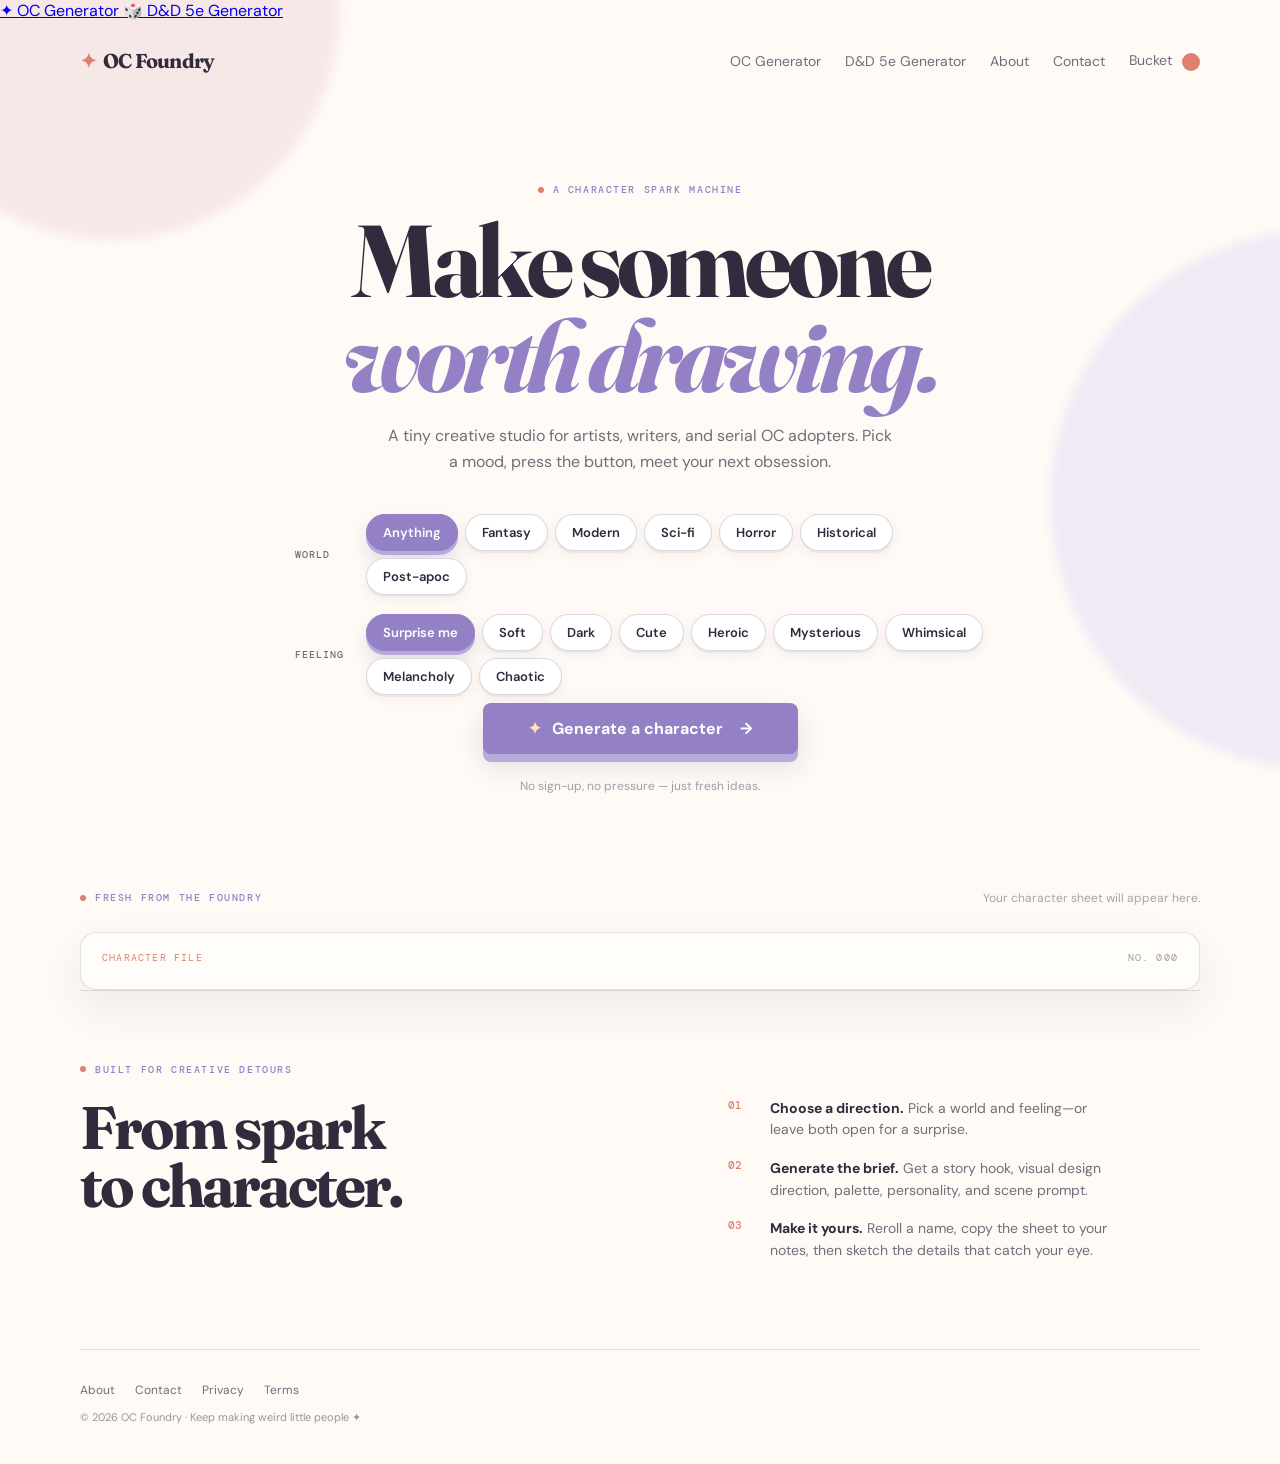
==== commit 2642d054: "Update index.html" ====
--- a/index.html
+++ b/index.html
@@ -14,6 +14,17 @@
   <body>
     <div class="page-glow glow-one"></div><div class="page-glow glow-two"></div>
     <main>
+            <!-- LEFT SIDEBAR VERTICAL GENERATOR TABS -->
+      <aside class="generator-tabs-dock" aria-label="Generator selection">
+        <a href="index.html" class="gen-tab active">
+          <span class="gen-tab-icon">✦</span>
+          <span class="gen-tab-text">OC Generator</span>
+        </a>
+        <a href="dnd.html" class="gen-tab">
+          <span class="gen-tab-icon">🎲</span>
+          <span class="gen-tab-text">D&amp;D 5e Generator</span>
+        </a>
+      </aside>
       <nav class="nav wrap" aria-label="Main navigation">
   <a class="brand" href="#top" aria-label="OC Foundry home"><span class="brand-mark">✦</span> OC Foundry</a>
   <div class="nav-links">
--- a/styles.css
+++ b/styles.css
@@ -2553,3 +2553,179 @@
     gap: 10px;
   }
 }
+/* ============================================
+   INLINE DICE UNDER GENERATE BUTTON
+   ============================================ */
+
+.inline-dice {
+  display: flex;
+  flex-direction: column;
+  align-items: center;
+  justify-content: center;
+  gap: 8px;
+  margin: 18px auto 8px;
+  min-height: 84px;
+}
+
+.inline-dice[hidden] {
+  display: none !important;
+}
+
+.inline-dice-face {
+  width: 64px;
+  height: 64px;
+  border-radius: 16px;
+  display: grid;
+  place-items: center;
+  font-size: 34px;
+  background: #fff;
+  border: 2px solid rgba(147, 128, 197, 0.25);
+  box-shadow:
+    0 8px 0 #b7a9dc,
+    0 14px 24px rgba(104, 87, 142, 0.18);
+  transform-origin: center center;
+}
+
+.inline-dice-face.is-rolling {
+  animation: inlineDiceSpin 0.7s cubic-bezier(0.22, 1, 0.36, 1) 1;
+}
+
+.inline-dice-result {
+  min-height: 20px;
+  font: 700 14px "DM Mono", monospace;
+  letter-spacing: 1px;
+  color: var(--lavender);
+}
+
+@keyframes inlineDiceSpin {
+  0% {
+    transform: scale(0.85) rotate(0deg);
+  }
+  30% {
+    transform: scale(1.12) rotate(120deg);
+  }
+  60% {
+    transform: scale(0.95) rotate(240deg);
+  }
+  100% {
+    transform: scale(1) rotate(360deg);
+  }
+}
+/* ============================================
+   SMALL INLINE DICE & D&D CARD OVERFLOW FIX
+   ============================================ */
+
+.inline-dice-box {
+  display: flex;
+  flex-direction: column;
+  align-items: center;
+  gap: 6px;
+  margin: 16px auto 0;
+  text-align: center;
+}
+
+.dice-icon {
+  font-size: 42px;
+  line-height: 1;
+  display: inline-block;
+  filter: drop-shadow(0 4px 10px rgba(147, 128, 197, 0.4));
+  transition: transform 0.2s ease;
+}
+
+.dice-icon.spinning {
+  animation: diceSpin 0.5s cubic-bezier(0.34, 1.56, 0.64, 1) infinite;
+}
+
+@keyframes diceSpin {
+  0% { transform: scale(0.9) rotate(0deg); }
+  50% { transform: scale(1.2) rotate(180deg); }
+  100% { transform: scale(0.9) rotate(360deg); }
+}
+
+.dice-label {
+  margin: 0;
+  font: 700 14px "DM Mono", monospace;
+  color: var(--lavender);
+  letter-spacing: 0.5px;
+}
+
+/* Fix D&D Card Header Text Overflow */
+.identity {
+  flex-wrap: wrap !important;
+}
+
+.dnd-identity-sub {
+  display: flex;
+  flex-wrap: wrap;
+  gap: 12px;
+  width: 100%;
+  margin-top: 6px;
+  align-items: center;
+}
+/* ============================================
+   D&D 20-SIDED DIE (d20) SVG ICON
+   ============================================ */
+
+.d20-svg {
+  width: 1.1em;
+  height: 1.1em;
+  display: inline-block;
+  vertical-align: -0.15em;
+  fill: currentColor;
+}
+
+/* Spinner styling for d20 in animation */
+.dice-icon .d20-svg {
+  width: 68px;
+  height: 68px;
+  color: var(--peach);
+  filter: drop-shadow(0 0 16px rgba(244, 201, 181, 0.6));
+}
+/* ============================================
+   FIX: INLINE DICE HIDING & CRISP d20 COLOR
+   ============================================ */
+
+/* Hide dice box by default when hidden attribute is present */
+.inline-dice-box[hidden],
+#inline-dice[hidden] {
+  display: none !important;
+}
+
+/* Style for the dice box under button */
+.inline-dice-box {
+  display: flex;
+  flex-direction: column;
+  align-items: center;
+  justify-content: center;
+  gap: 8px;
+  margin: 16px auto 0;
+  padding: 12px 24px;
+  border-radius: 14px;
+  background: #ffffff;
+  border: 1px solid var(--line);
+  box-shadow: 0 6px 18px rgba(104, 87, 142, 0.12);
+  width: fit-content;
+}
+
+.dice-icon {
+  display: flex;
+  align-items: center;
+  justify-content: center;
+  width: 52px;
+  height: 52px;
+}
+
+/* Make the d20 SVG crisp & vibrant lavender */
+.dice-icon .d20-svg {
+  width: 48px !important;
+  height: 48px !important;
+  color: var(--lavender) !important;
+  filter: drop-shadow(0 4px 10px rgba(147, 128, 197, 0.35)) !important;
+}
+
+.dice-label {
+  margin: 0;
+  font: 700 15px "DM Mono", monospace;
+  color: var(--ink);
+  letter-spacing: 0.5px;
+}
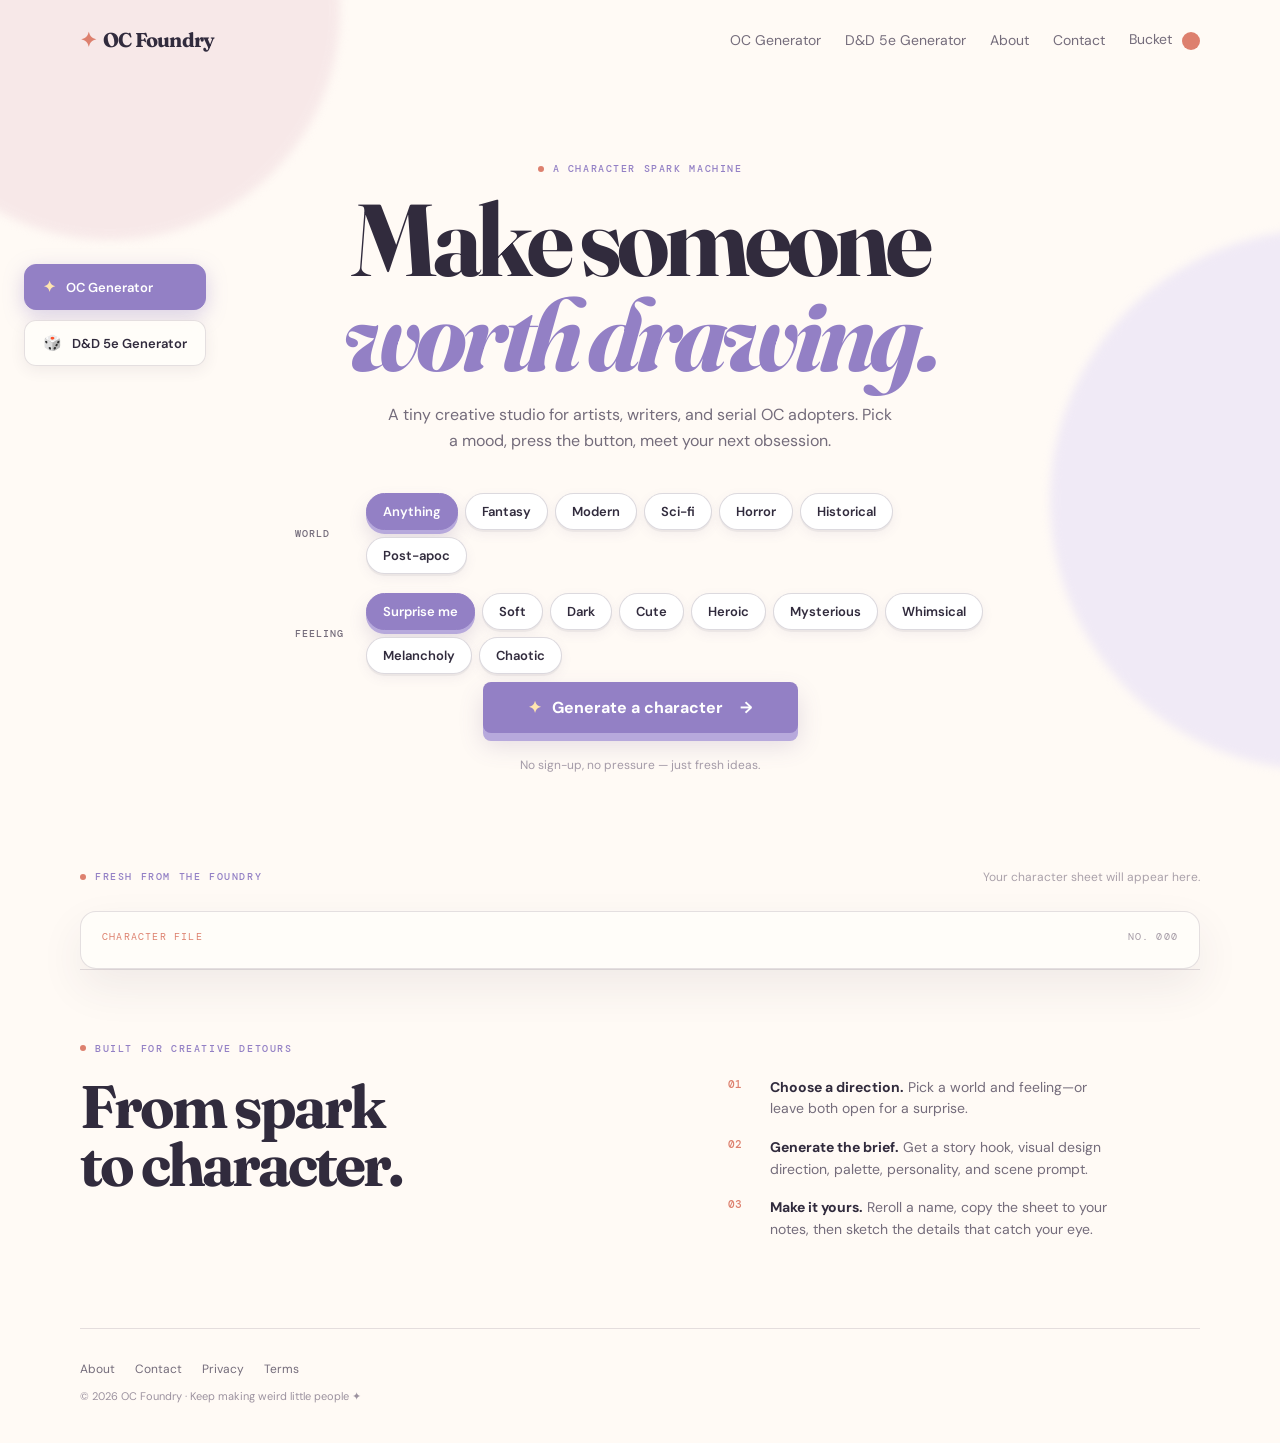
==== commit 7878c789: "Update index.html" ====
--- a/index.html
+++ b/index.html
@@ -9,7 +9,7 @@
     <link rel="preconnect" href="https://fonts.googleapis.com" />
     <link rel="preconnect" href="https://fonts.gstatic.com" crossorigin />
     <link href="https://fonts.googleapis.com/css2?family=DM+Mono:wght@400;500&family=DM+Sans:opsz,wght@9..40,400;9..40,500;9..40,600;9..40,700&family=Fraunces:opsz,wght@9..144,600;9..144,700&display=swap" rel="stylesheet" />
-    <link rel="stylesheet" href="styles.css?v=2" />
+    <link rel="stylesheet" href="styles.css?v=25" />
   </head>
   <body>
     <div class="page-glow glow-one"></div><div class="page-glow glow-two"></div>
--- a/styles.css
+++ b/styles.css
@@ -2729,3 +2729,82 @@
   color: var(--ink);
   letter-spacing: 0.5px;
 }
+/* ============================================
+   LEFT SIDEBAR VERTICAL GENERATOR TABS
+   ============================================ */
+
+.generator-tabs-dock {
+  position: fixed;
+  left: 24px;
+  top: 35%;
+  transform: translateY(-50%);
+  display: flex;
+  flex-direction: column;
+  gap: 10px;
+  z-index: 900;
+}
+
+.gen-tab {
+  display: flex;
+  align-items: center;
+  gap: 10px;
+  padding: 12px 18px;
+  border-radius: 12px;
+  background: rgba(255, 253, 249, 0.92);
+  border: 1.5px solid var(--line);
+  color: var(--ink);
+  text-decoration: none;
+  font-weight: 600;
+  font-size: 13px;
+  box-shadow: 0 4px 15px rgba(67, 45, 76, 0.08);
+  backdrop-filter: blur(8px);
+  -webkit-backdrop-filter: blur(8px);
+  transition: all 0.2s cubic-bezier(0.34, 1.56, 0.64, 1);
+  white-space: nowrap;
+}
+
+.gen-tab-icon {
+  font-size: 15px;
+  color: var(--coral);
+}
+
+.gen-tab:hover {
+  border-color: var(--lavender);
+  transform: translateX(4px);
+  color: var(--lavender);
+}
+
+/* Selected Active Tab Styling */
+.gen-tab.active {
+  background: var(--lavender) !important;
+  color: #ffffff !important;
+  border-color: var(--lavender) !important;
+  box-shadow: 0 6px 20px rgba(147, 128, 197, 0.35) !important;
+}
+
+.gen-tab.active .gen-tab-icon {
+  color: #ffe5af !important;
+}
+
+/* Mobile Responsiveness — Horizontal switch at top of page on phones */
+@media (max-width: 1024px) {
+  .generator-tabs-dock {
+    position: relative;
+    left: auto;
+    top: auto;
+    transform: none;
+    flex-direction: row;
+    justify-content: center;
+    margin: 20px auto 10px;
+    width: min(100% - 32px, 500px);
+  }
+
+  .gen-tab {
+    flex: 1;
+    justify-content: center;
+  }
+
+  .gen-tab:hover {
+    transform: translateY(-2px);
+  }
+}
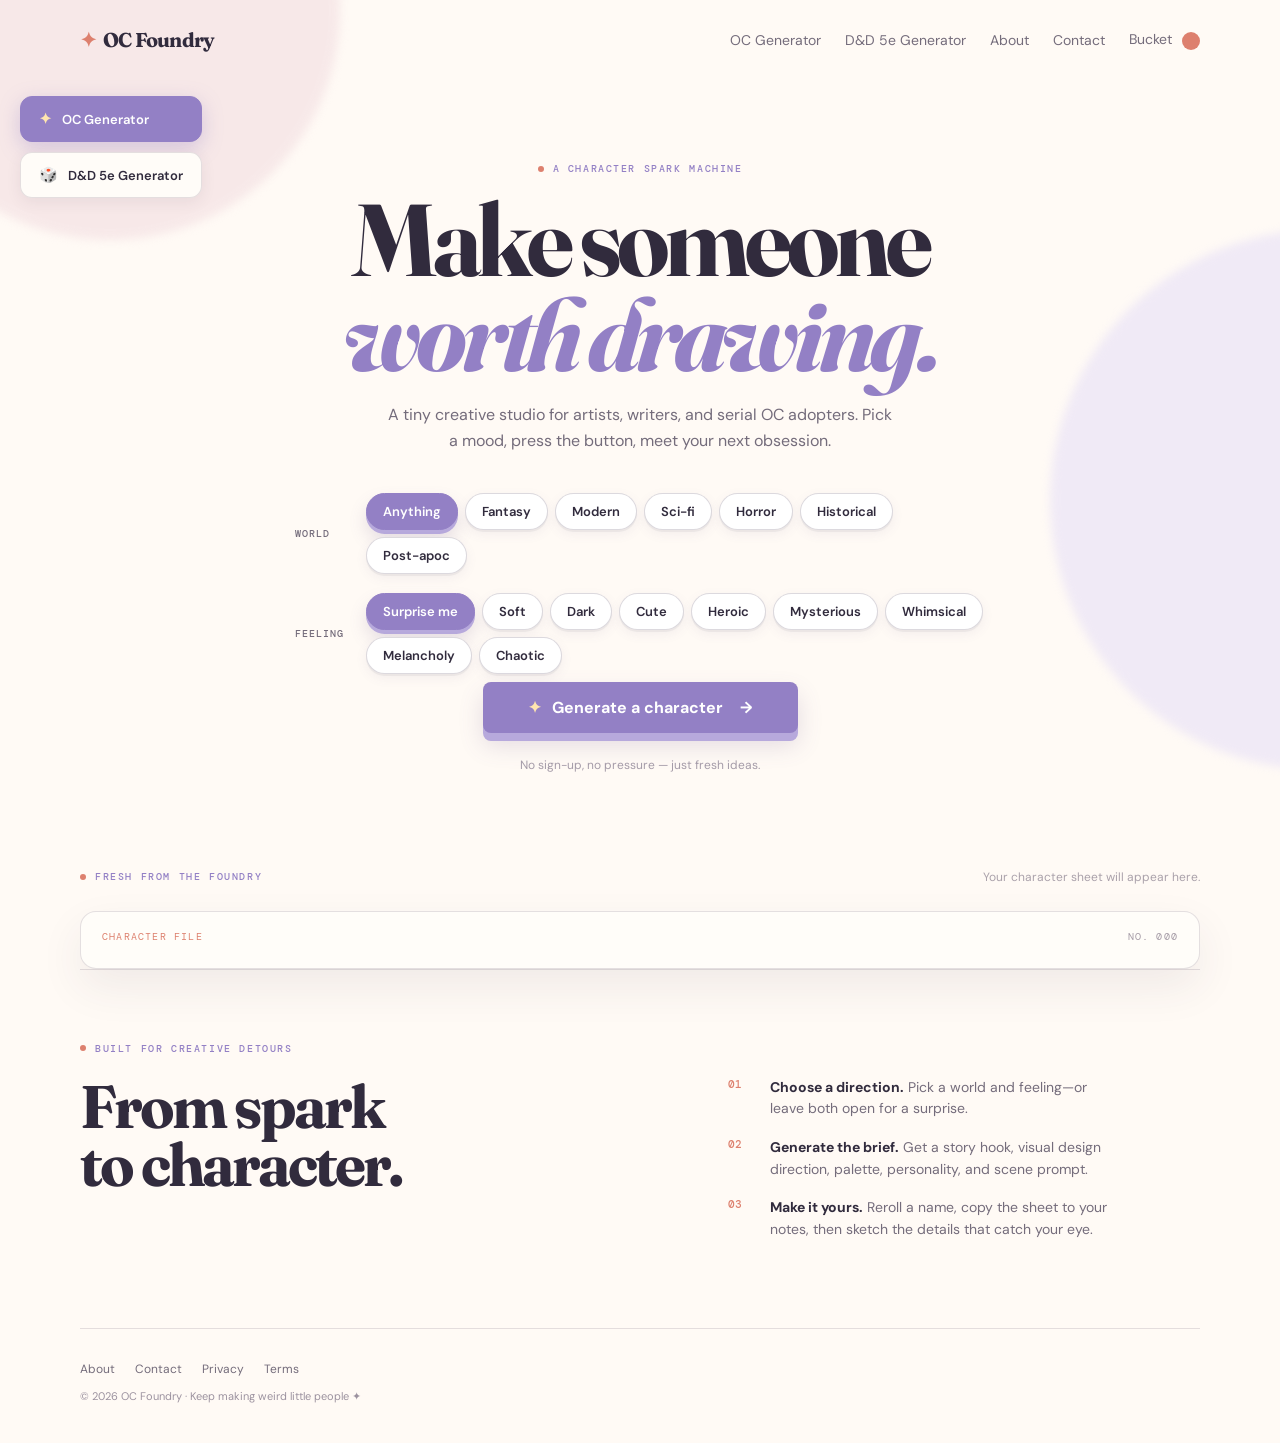
==== commit 063a66bf: "Update index.html" ====
--- a/index.html
+++ b/index.html
@@ -9,7 +9,7 @@
     <link rel="preconnect" href="https://fonts.googleapis.com" />
     <link rel="preconnect" href="https://fonts.gstatic.com" crossorigin />
     <link href="https://fonts.googleapis.com/css2?family=DM+Mono:wght@400;500&family=DM+Sans:opsz,wght@9..40,400;9..40,500;9..40,600;9..40,700&family=Fraunces:opsz,wght@9..144,600;9..144,700&display=swap" rel="stylesheet" />
-    <link rel="stylesheet" href="styles.css?v=25" />
+    <link rel="stylesheet" href="styles.css?v=26" />
   </head>
   <body>
     <div class="page-glow glow-one"></div><div class="page-glow glow-two"></div>
--- a/styles.css
+++ b/styles.css
@@ -2733,11 +2733,16 @@
    LEFT SIDEBAR VERTICAL GENERATOR TABS
    ============================================ */
 
+/* ============================================
+   LEFT SIDEBAR VERTICAL GENERATOR TABS
+   Top-left position
+   ============================================ */
+
 .generator-tabs-dock {
   position: fixed;
-  left: 24px;
-  top: 35%;
-  transform: translateY(-50%);
+  left: 20px;
+  top: 96px;              /* near top, under the header area */
+  transform: none;        /* remove middle-of-page centering */
   display: flex;
   flex-direction: column;
   gap: 10px;
@@ -2750,7 +2755,7 @@
   gap: 10px;
   padding: 12px 18px;
   border-radius: 12px;
-  background: rgba(255, 253, 249, 0.92);
+  background: rgba(255, 253, 249, 0.95);
   border: 1.5px solid var(--line);
   color: var(--ink);
   text-decoration: none;
@@ -2774,6 +2779,40 @@
   color: var(--lavender);
 }
 
+/* Selected Active Tab */
+.gen-tab.active {
+  background: var(--lavender) !important;
+  color: #ffffff !important;
+  border-color: var(--lavender) !important;
+  box-shadow: 0 6px 20px rgba(147, 128, 197, 0.35) !important;
+}
+
+.gen-tab.active .gen-tab-icon {
+  color: #ffe5af !important;
+}
+
+/* Mobile: keep as neat horizontal row under header */
+@media (max-width: 1024px) {
+  .generator-tabs-dock {
+    position: relative;
+    left: auto;
+    top: auto;
+    transform: none;
+    flex-direction: row;
+    justify-content: center;
+    margin: 16px auto 8px;
+    width: min(100% - 32px, 520px);
+  }
+
+  .gen-tab {
+    flex: 1;
+    justify-content: center;
+  }
+
+  .gen-tab:hover {
+    transform: translateY(-2px);
+  }
+}
 /* Selected Active Tab Styling */
 .gen-tab.active {
   background: var(--lavender) !important;
